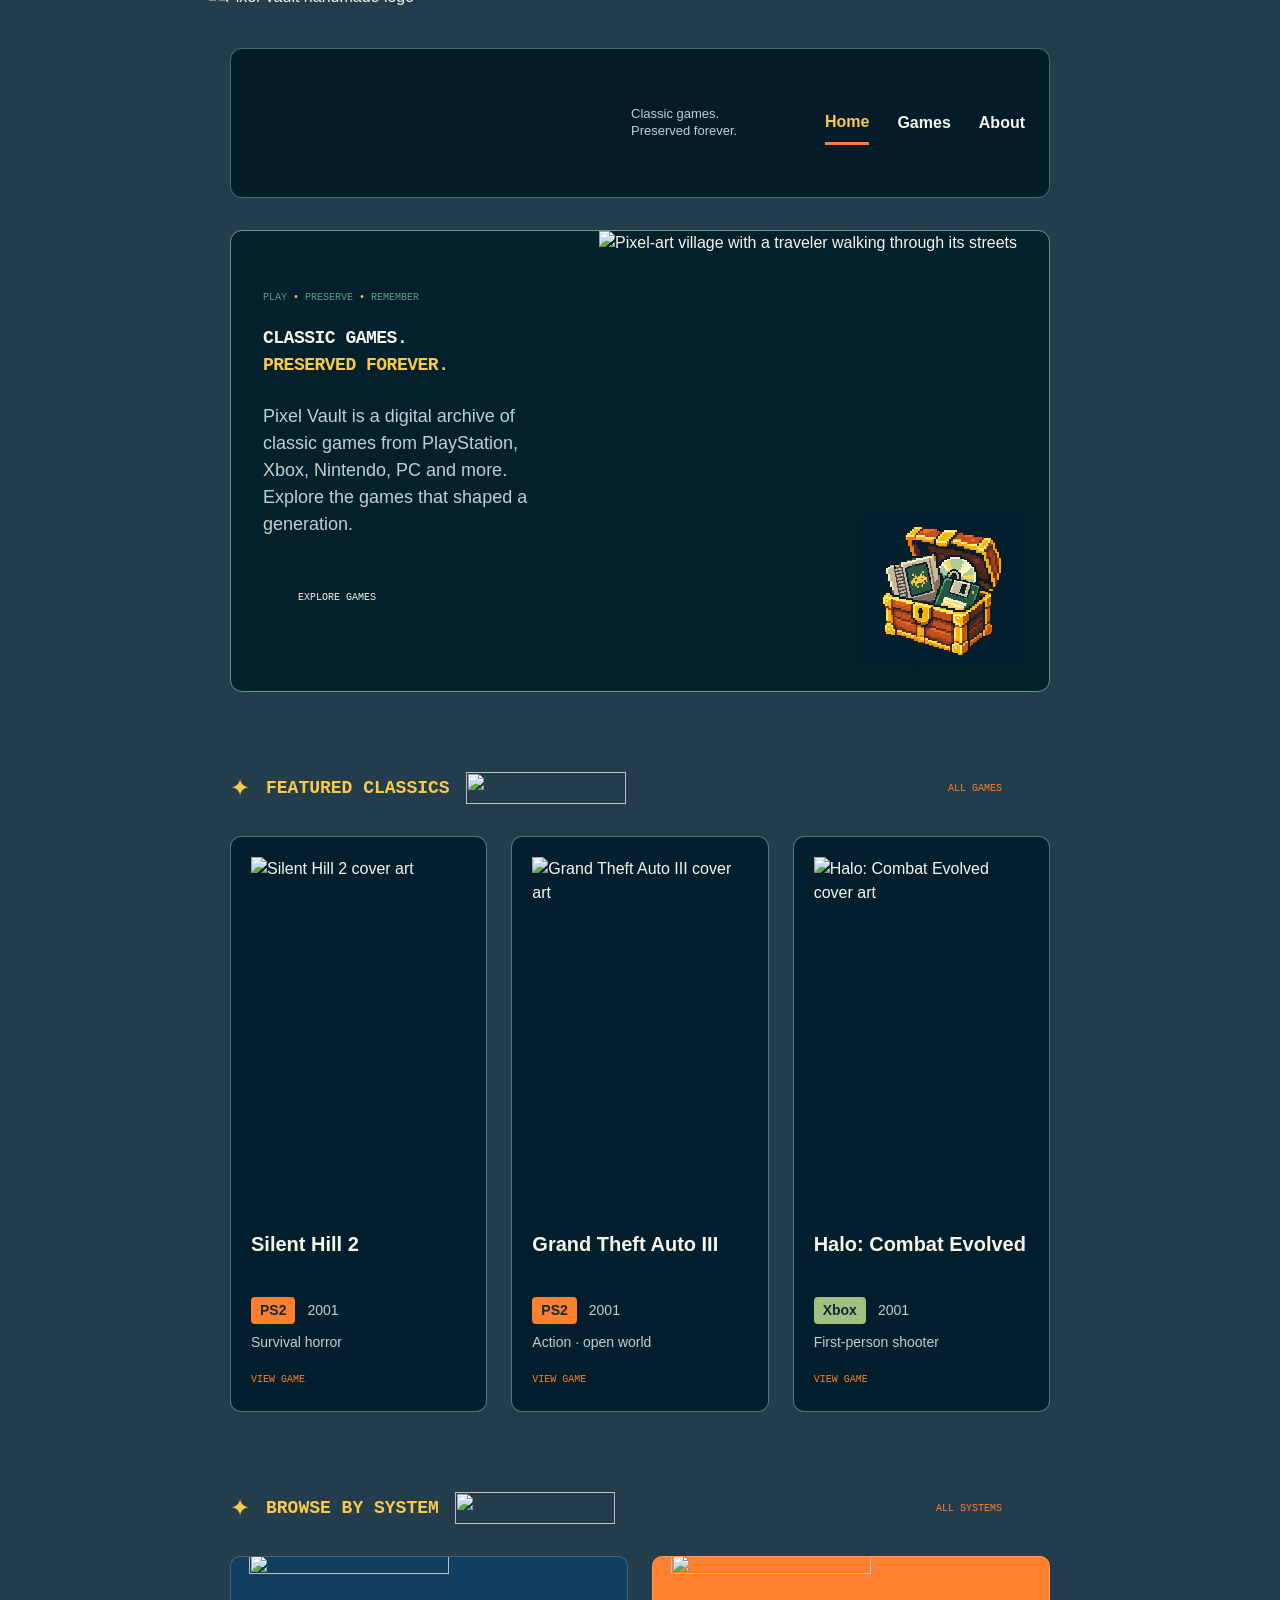
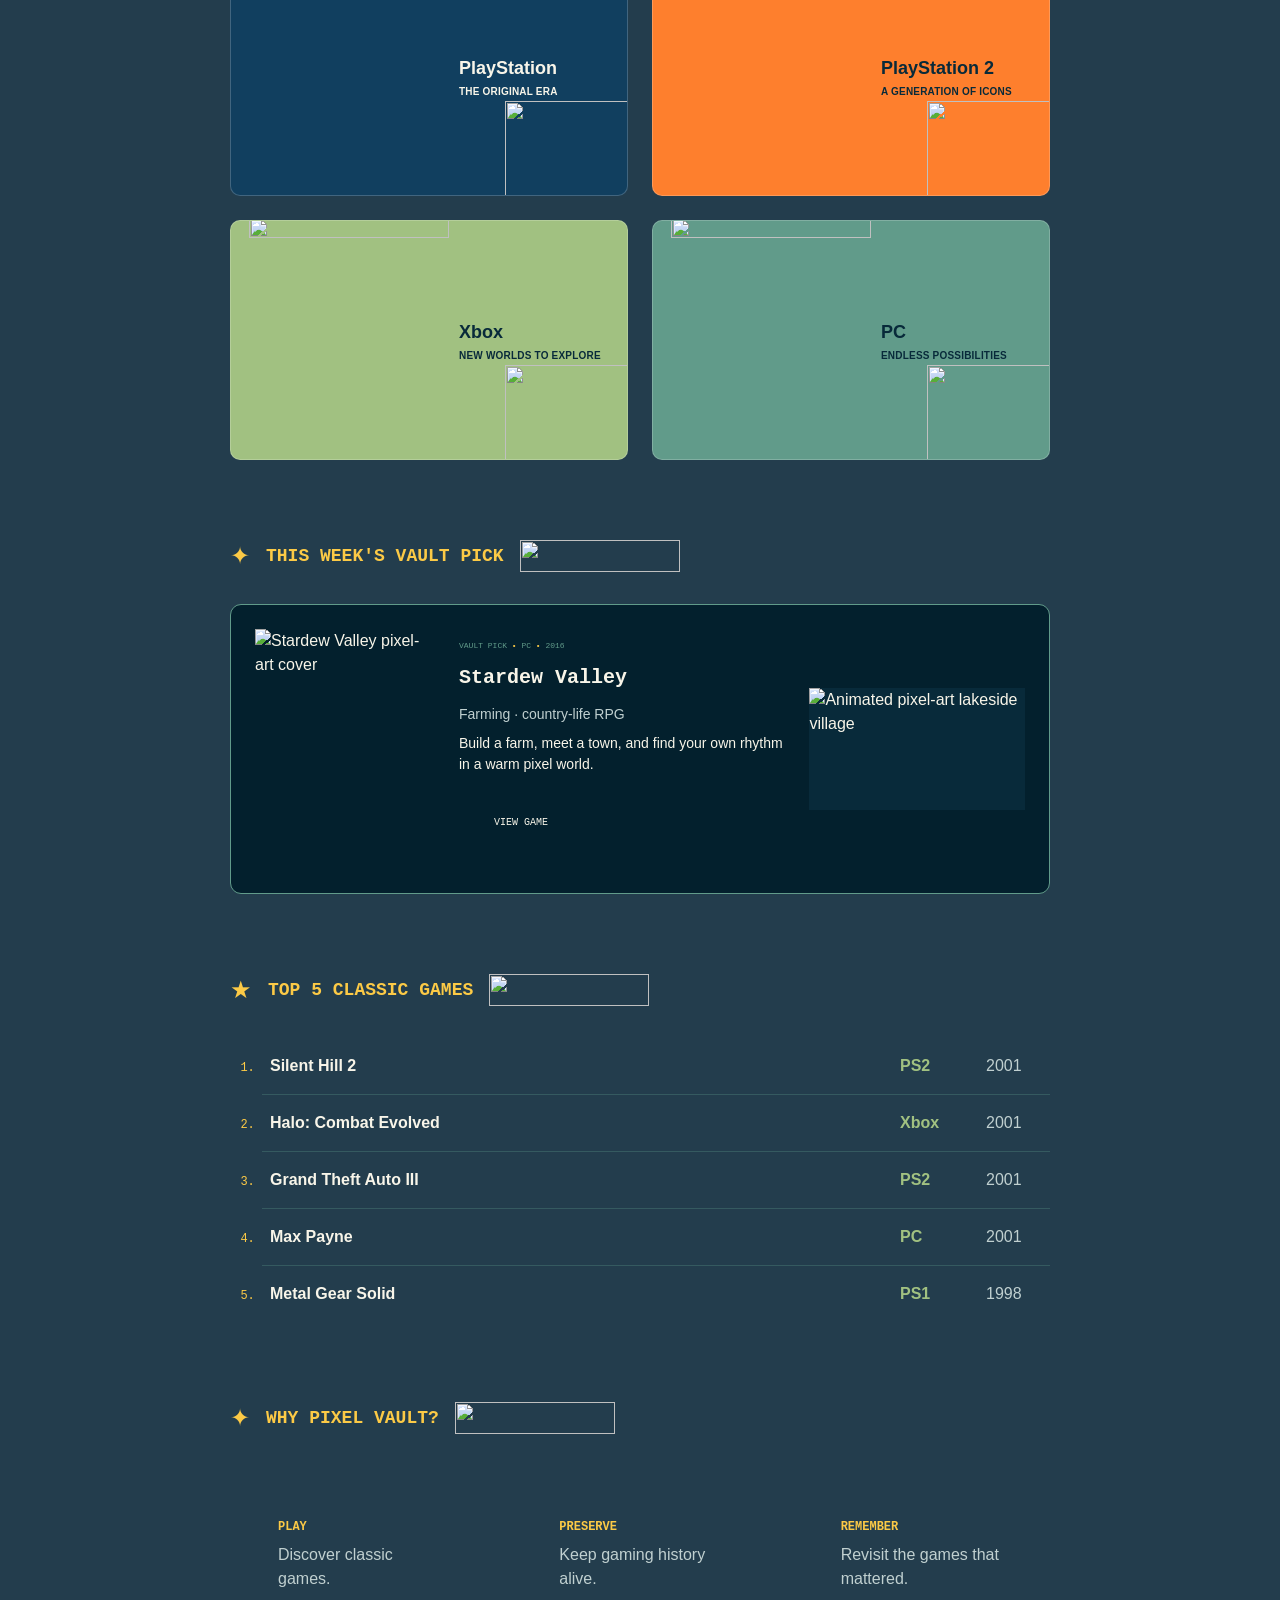
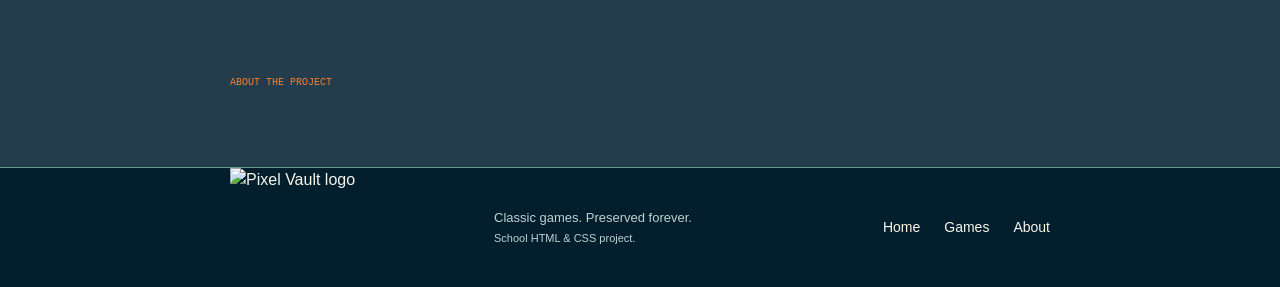
==== index.html @ 2eaf83bd "Improvements" ====
<!DOCTYPE html>
<html lang="en">
    <head>
        <meta charset="UTF-8">
        <meta name="viewport" content="width=device-width, initial-scale=1.0">
        <meta name="description" content="Explore classic games at Pixel Vault, a student-made archive.">
        <title>Pixel Vault — Classic games. Preserved forever.</title>
        <link rel="icon" href="images/pixel-art/Logo_PixelVault.png">
        <link rel="stylesheet" href="style.css">
    </head>
    <body>
        <a class="skip-link" href="#main">Skip to content</a>
        <div class="edge-left" aria-hidden="true"></div>
        <div class="edge-right" aria-hidden="true"></div>

        <!-- Header -->
        <header class="header container">
            <a class="brand" href="index.html" aria-label="Pixel Vault home">
                <img src="images/pixel-art/Logo_PixelVault.png" width="256" height="128"
                    alt="Pixel Vault handmade logo">
                <span>Classic games.<br>Preserved forever.</span>
            </a>
            <nav aria-label="Main navigation">
                <a class="active" href="index.html" aria-current="page">Home</a>
                <a href="games.html">Games</a>
                <a href="about.html">About</a>
            </nav>
        </header>

        <main id="main" class="container">

            <!-- Hero -->
            <section class="hero" aria-labelledby="hero-title">
                <div class="hero-text">
                    <p class="eyebrow">PLAY <span>•</span> PRESERVE <span>•</span> REMEMBER</p>
                    <h1 id="hero-title">CLASSIC GAMES.<br><em>PRESERVED FOREVER.</em></h1>
                    <p>
                        Pixel Vault is a digital archive of classic games from PlayStation,
                        Xbox, Nintendo, PC and more. Explore the games that shaped a
                        generation.
                    </p>
                    <a class="button" href="games.html">EXPLORE GAMES</a>
                </div>
                <div class="hero-image">
                    <img class="pixel-art" src="ArtWork/2.jpg" width="800" height="450"
                        alt="Pixel-art village with a traveler walking through its streets">
                    <div class="hero-badge">
                        <img src="PixelVault_Art/Pixel-Art Treasure Chest of Retro Games.png"
                            alt="Pixel art treasure chest filled with retro gaming media">
                    </div>
                </div>
            </section>

            <!-- Featured games -->
            <section aria-labelledby="featured-title">
                <header class="section-heading">
                    <span class="heading-star" aria-hidden="true">✦</span>
                    <h2 id="featured-title">FEATURED CLASSICS</h2>
                    <img class="line-art" src="images/pixel-art/Line_1 128x64.png" alt="">
                    <a class="section-more" href="games.html#archive">ALL GAMES</a>
                </header>
                <div class="game-grid">
                    <article class="game-card">
                        <img src="images/games/silent-hill-2.jpg" width="263" height="379"
                            alt="Silent Hill 2 cover art" loading="lazy">
                        <h3>Silent Hill 2</h3>
                        <p class="game-meta"><span class="tag">PS2</span> 2001</p>
                        <p class="genre">Survival horror</p>
                        <a class="text-link" href="games.html#silent-hill-2">VIEW GAME</a>
                    </article>
                    <article class="game-card">
                        <img src="images/games/grand-theft-auto-iii.jpg" width="280" height="362"
                            alt="Grand Theft Auto III cover art" loading="lazy">
                        <h3>Grand Theft Auto III</h3>
                        <p class="game-meta"><span class="tag">PS2</span> 2001</p>
                        <p class="genre">Action · open world</p>
                        <a class="text-link" href="games.html#grand-theft-auto-iii">VIEW GAME</a>
                    </article>
                    <article class="game-card">
                        <img src="images/games/halo-combat-evolved.jpg" width="272" height="366"
                            alt="Halo: Combat Evolved cover art" loading="lazy">
                        <h3>Halo: Combat Evolved</h3>
                        <p class="game-meta"><span class="tag tag-olive">Xbox</span> 2001</p>
                        <p class="genre">First-person shooter</p>
                        <a class="text-link" href="games.html#halo-combat-evolved">VIEW GAME</a>
                    </article>
                </div>
            </section>

            <!-- Browse by system -->
            <section aria-labelledby="systems-title">
                <header class="section-heading">
                    <span class="heading-star" aria-hidden="true">✦</span>
                    <h2 id="systems-title">BROWSE BY SYSTEM</h2>
                    <img class="line-art" src="images/pixel-art/Line_2 128x64.png" alt="">
                    <a class="section-more" href="games.html#systems">ALL SYSTEMS</a>
                </header>
                <div class="system-list">
                    <a class="system-card system-blue" href="games.html#playstation">
                        <img class="system-art" src="PixelVault_Art/ChatGPT Image Sep 27, 2026, 09_39_35 PM-1.png"
                            width="1254" height="1254" alt="">
                        <h3>PlayStation</h3>
                        <p>THE ORIGINAL ERA</p>
                        <img class="system-arrow" src="images/pixel-art/Arrow_1 128x128.png" alt="">
                    </a>
                    <a class="system-card system-orange" href="games.html#ps2">
                        <img class="system-art" src="PixelVault_Art/ChatGPT Image Sep 27, 2026, 09_39_36 PM-2.png"
                            width="1254" height="1254" alt="">
                        <h3>PlayStation 2</h3>
                        <p>A GENERATION OF ICONS</p>
                        <img class="system-arrow" src="images/pixel-art/Arrow_2 128x128.png" alt="">
                    </a>
                    <a class="system-card system-olive" href="games.html#xbox">
                        <img class="system-art" src="PixelVault_Art/ChatGPT Image Sep 27, 2026, 09_39_37 PM-3.png"
                            width="1254" height="1254" alt="">
                        <h3>Xbox</h3>
                        <p>NEW WORLDS TO EXPLORE</p>
                        <img class="system-arrow" src="images/pixel-art/Arrow_3 128x128.png" alt="">
                    </a>
                    <a class="system-card system-sea" href="games.html#pc">
                        <img class="system-art" src="PixelVault_Art/ChatGPT Image Sep 27, 2026, 09_39_38 PM-4.png"
                            width="1254" height="1254" alt="">
                        <h3>PC</h3>
                        <p>ENDLESS POSSIBILITIES</p>
                        <img class="system-arrow" src="images/pixel-art/Arrow_1 128x128.png" alt="">
                    </a>
                </div>
            </section>

            <!-- Vault pick -->
            <section aria-labelledby="pick-heading">
                <header class="section-heading">
                    <span class="heading-star" aria-hidden="true">✦</span>
                    <h2 id="pick-heading">THIS WEEK'S VAULT PICK</h2>
                    <img class="line-art" src="images/pixel-art/Line_3 128x64.png" alt="">
                </header>
                <article class="vault-pick">
                    <img class="pixel-art pick-cover" src="images/games/images.jpg" width="480" height="640"
                        alt="Stardew Valley pixel-art cover" loading="lazy">
                    <div class="pick-text">
                        <p class="eyebrow">VAULT PICK <span>•</span> PC <span>•</span> 2016</p>
                        <h3>Stardew Valley</h3>
                        <p class="genre">Farming · country-life RPG</p>
                        <p>Build a farm, meet a town, and find your own rhythm in a warm pixel world.</p>
                        <a class="button" href="games.html#stardew-valley">VIEW GAME</a>
                    </div>
                    <img class="pixel-art pick-scene" src="ArtWork/3.gif" width="1400" height="788"
                        alt="Animated pixel-art lakeside village" loading="lazy">
                </article>
            </section>

            <!-- Top games -->
            <section aria-labelledby="top-title">
                <header class="section-heading">
                    <span class="heading-star" aria-hidden="true">★</span>
                    <h2 id="top-title">TOP 5 CLASSIC GAMES</h2>
                    <img class="line-art" src="images/pixel-art/Line_1 128x64.png" alt="">
                </header>
                <ol class="top-list">
                    <li>
                        <a href="games.html#silent-hill-2">
                            <strong>Silent Hill 2</strong>
                            <span>PS2</span>
                            <time datetime="2001">2001</time>
                        </a>
                    </li>
                    <li>
                        <a href="games.html#halo-combat-evolved">
                            <strong>Halo: Combat Evolved</strong>
                            <span>Xbox</span>
                            <time datetime="2001">2001</time>
                        </a>
                    </li>
                    <li>
                        <a href="games.html#grand-theft-auto-iii">
                            <strong>Grand Theft Auto III</strong>
                            <span>PS2</span>
                            <time datetime="2001">2001</time>
                        </a>
                    </li>
                    <li>
                        <a href="games.html#max-payne">
                            <strong>Max Payne</strong>
                            <span>PC</span>
                            <time datetime="2001">2001</time>
                        </a>
                    </li>
                    <li>
                        <a href="games.html#metal-gear-solid">
                            <strong>Metal Gear Solid</strong>
                            <span>PS1</span>
                            <time datetime="1998">1998</time>
                        </a>
                    </li>
                </ol>
            </section>

            <!-- About teaser -->
            <section aria-labelledby="why-title">
                <header class="section-heading">
                    <span class="heading-star" aria-hidden="true">✦</span>
                    <h2 id="why-title">WHY PIXEL VAULT?</h2>
                    <img class="line-art" src="images/pixel-art/Line_2 128x64.png" alt="">
                </header>
                <div class="why-list">
                    <article>
                        <h3>PLAY</h3>
                        <p>Discover classic games.</p>
                    </article>
                    <article>
                        <h3>PRESERVE</h3>
                        <p>Keep gaming history alive.</p>
                    </article>
                    <article>
                        <h3>REMEMBER</h3>
                        <p>Revisit the games that mattered.</p>
                    </article>
                </div>
                <a class="text-link" href="about.html">ABOUT THE PROJECT</a>
            </section>
        </main>

        <!-- Footer -->
        <footer class="footer">
            <div class="container footer-inner">
                <a class="footer-brand" href="index.html" aria-label="Pixel Vault home">
                    <img class="pixel-art" src="images/pixel-art/Logo_PixelVault.png" width="256" height="128"
                        alt="Pixel Vault logo">
                </a>
                <p>Classic games. Preserved forever.<br><small>School HTML &amp; CSS project.</small></p>
                <nav aria-label="Footer navigation">
                    <a href="index.html">Home</a>
                    <a href="games.html">Games</a>
                    <a href="about.html">About</a>
                </nav>
            </div>
        </footer>
    </body>
</html>
---- style.css ----
@font-face {
    font-family: "Press Start 2P";
    src: url("fonts/press-start-2p.ttf") format("truetype");
    font-display: swap;
}

/* Site colors and space for the side artwork. */
:root {
    --charcoal: #233D4D;
    --orange: #FE7F2D;
    --gold: #FCCA46;
    --olive: #A1C181;
    --sea: #619B8A;
    --white: #f8f5e9;
    --muted: #c0d0d0;
    --panel: #082a3a;
    --edge-width: clamp(30px, calc(30vw - 162px), 360px);
    --edge-gap: 8px;
}

* {
    box-sizing: border-box;
}

html {
    scroll-behavior: smooth;
}

body {
    margin: 0;
    position: relative;
    display: flow-root;
    min-height: 100vh;
    overflow-x: hidden;
    overflow-y: auto;
    background-color: var(--charcoal);
    color: var(--white);
    font-family: Arial, Helvetica, sans-serif;
    font-size: 16px;
    line-height: 1.5;
}

/* The handmade art belongs to the full page, so it scrolls with the content. */
.edge-left, .edge-right {
    position: absolute;
    top: 0;
    bottom: 0;
    width: var(--edge-width);
    z-index: 0;
    pointer-events: none;
    background-image: url("images/Background.png");
    background-repeat: repeat-y;
    background-position: left top;
    background-size: 512px 2048px;
    image-rendering: pixelated;
}

.edge-left {
    left: 0;
}

.edge-right {
    right: 0;
    transform: scaleX(-1);
}

.header, main, .footer {
    position: relative;
    z-index: 1;
}

img, video {
    max-width: 100%;
    image-rendering: auto;
}

img.pixel-art, .brand img, .line-art, .system-arrow {
    image-rendering: pixelated;
}

a {
    color: inherit;
    text-decoration: none;
}

a:hover {
    color: var(--gold);
}

a:focus-visible, button:focus-visible, input:focus-visible, select:focus-visible, textarea:focus-visible, summary:focus-visible {
    outline: 3px solid var(--gold);
    outline-offset: 3px;
}

.container {
    /* Leave the same clear space beside the handmade edge art. */
    width: calc(100% - 2 * var(--edge-width) - 2 * var(--edge-gap));
    max-width: 1200px;
    margin: 0 auto;
}

.skip-link {
    position: absolute;
    top: -60px;
    left: 20px;
    z-index: 10;
    padding: 10px 16px;
    background: var(--gold);
    color: var(--panel);
}

.skip-link:focus {
    top: 8px;
}

/* Header */
.header {
    display: flex;
    align-items: center;
    justify-content: space-between;
    gap: 24px;
    min-height: 148px;
    margin-top: 48px;
    padding: 0 24px;
    background: rgba(4, 27, 40, .96);
    border: 1px solid rgba(97, 155, 138, .65);
    border-radius: 12px;
}

.brand {
    display: flex;
    align-items: center;
    min-width: 0;
}

.brand img {
    display: block;
    width: 440px;
    height: 220px;
    max-width: none;
    flex: none;
    margin: -36px -18px -36px -46px;
    transform: translateY(-28px);
}

.brand span {
    color: var(--muted);
    font-size: 13px;
    line-height: 1.3;
    white-space: nowrap;
}

.header nav {
    display: flex;
    align-items: center;
    gap: 28px;
    font-weight: bold;
}

.header nav a {
    padding: 8px 0;
}

.header nav a.active {
    color: var(--gold);
    border-bottom: 3px solid var(--orange);
}

/* Shared art and headings */
.eyebrow {
    margin: 0 0 18px;
    color: var(--sea);
    font-family: "Press Start 2P", monospace;
    font-size: 10px;
    line-height: 1.8;
}

.eyebrow span {
    color: var(--gold);
}

h1, h2 {
    font-family: "Press Start 2P", monospace;
}

h1, h2, h3, p {
    margin-top: 0;
}

main > section {
    margin-top: 72px;
}

.section-heading {
    display: flex;
    align-items: center;
    gap: 16px;
    min-height: 48px;
    margin-bottom: 24px;
}

.section-heading h2 {
    margin: 0;
    color: var(--gold);
    font-size: 18px;
    line-height: 1.5;
}

.heading-star {
    color: var(--gold);
    font-size: 24px;
    line-height: 1;
}

.line-art {
    display: block;
    width: 160px;
    height: 32px;
    flex: 0 1 160px;
    min-width: 48px;
    object-fit: cover;
}

.text-link, .section-more {
    display: inline-flex;
    align-items: center;
    color: var(--orange);
    font-family: "Press Start 2P", monospace;
    white-space: nowrap;
}

.section-more {
    margin-left: auto;
    font-size: 10px;
}

/* Text links share the same small handmade arrow. */
.text-link::after, .section-more::after {
    content: "";
    display: block;
    width: 64px;
    height: 64px;
    flex: none;
    margin: -20px -8px -20px -8px;
    background: url("images/pixel-art/Arrow_4_Small128x128.png") center / contain no-repeat;
    image-rendering: pixelated;
}

.text-link {
    font-size: 10px;
}

.text-link:hover, .section-more:hover {
    color: var(--gold);
}

/* The frame has transparent margins, so the label and arrow sit inside its painted border. */
.button {
    display: inline-flex;
    align-items: center;
    width: 300px;
    height: 72px;
    max-width: 100%;
    padding: 0 35px;
    border: 0;
    background-color: transparent;
    background-image: url("images/pixel-art/Arrow_1 128x128.png"), url("images/pixel-art/Box_1_Narrow 256x128.png");
    background-repeat: no-repeat;
    background-position: right 16px top -20px, center -39px;
    background-size: 108px 108px, 100% 150px;
    image-rendering: pixelated;
    color: var(--white);
    cursor: pointer;
    font-family: "Press Start 2P", monospace;
    font-size: 10px;
    line-height: 1.3;
}

.button:hover {
    color: var(--gold);
}

.pick-text .button {
    background-image: url("images/pixel-art/Arrow_2 128x128.png"), url("images/pixel-art/Box_2_Narrow 256x128.png");
}

/* Hero */
.hero {
    display: grid;
    grid-template-columns: 45% 55%;
    min-height: 460px;
    margin-top: 32px;
    overflow: hidden;
    background: rgba(3, 31, 45, .97);
    border: 1px solid var(--sea);
    border-radius: 12px;
}

.hero-text {
    min-width: 0;
    padding: 40px 32px;
    align-self: center;
}

.hero h1 {
    margin-bottom: 24px;
    font-size: clamp(18px, 1.25vw, 22px);
    line-height: 1.5;
    letter-spacing: -.5px;
}

.hero h1 em {
    color: var(--gold);
    font-style: normal;
}

.hero-text > p:not(.eyebrow) {
    max-width: 470px;
    margin-bottom: 24px;
    color: var(--muted);
    font-size: 18px;
}

.hero-image {
    position: relative;
    min-width: 0;
    min-height: 460px;
}

.hero-image > img {
    display: block;
    width: 100%;
    height: 100%;
    object-fit: cover;
    object-position: center;
}

.hero-badge {
    position: absolute;
    right: 10px;
    bottom: 6px;
    display: flex;
    align-items: center;
    justify-content: center;
    width: 224px;
    height: 224px;
    /* Extend the blue panel under the painted border so there are no gaps. */
    background:
        url("images/pixel-art/Box_3 128x128.png") center / 100% 100% no-repeat,
        linear-gradient(#031f2d, #031f2d) center / 84% 74% no-repeat;
    image-rendering: pixelated;
}

.hero-badge img {
    position: relative;
    display: block;
    flex: none;
    width: 190px;
    height: auto;
    max-width: none;
    margin: -8px 0 0 -16px;
    image-rendering: pixelated;
}

/* The home page and archive use the same game cards. */
.game-grid {
    display: grid;
    grid-template-columns: repeat(3, 1fr);
    gap: 24px;
}

.game-card {
    display: flex;
    flex-direction: column;
    min-width: 0;
    padding: 20px;
    background: rgba(3, 31, 45, .96);
    border: 1px solid rgba(97, 155, 138, .75);
    border-radius: 11px;
    scroll-margin-top: 24px;
}

.game-card > img {
    display: block;
    width: 100%;
    height: 350px;
    margin-bottom: 24px;
    object-fit: contain;
}

.game-card h3 {
    min-height: 54px;
    margin-bottom: 12px;
    font-size: 20px;
    line-height: 1.35;
}

.game-card p:last-child {
    margin-bottom: 0;
}

.game-meta {
    display: flex;
    align-items: center;
    gap: 12px;
    margin-bottom: 8px;
    color: var(--muted);
    font-size: 14px;
}

.tag {
    display: inline-block;
    min-width: 42px;
    padding: 3px 9px;
    border-radius: 4px;
    background: var(--orange);
    color: #102a38;
    font-weight: bold;
    text-align: center;
}

.tag-olive {
    background: var(--olive);
}

.tag-sea {
    background: var(--sea);
}

.genre {
    color: var(--muted);
    font-size: 14px;
}

.game-card .text-link {
    margin-top: auto;
}

/* Systems */
.system-list {
    display: grid;
    grid-template-columns: repeat(2, minmax(0, 1fr));
    gap: 24px;
}

.system-card {
    position: relative;
    display: grid;
    grid-template-columns: 180px minmax(0, 1fr);
    align-content: center;
    column-gap: 24px;
    min-height: 240px;
    padding: 24px;
    background-repeat: no-repeat;
    background-position: 30px 16px;
    background-size: 175px 175px;
    image-rendering: pixelated;
    overflow: hidden;
    border: 1px solid rgba(255, 255, 255, .2);
    border-radius: 10px;
    color: #082a3a;
}

.system-card:hover {
    color: #082a3a;
}

.system-blue {
    background-color: #113f5f;
    background-image: url("images/pixel-art/Box_1 128x128.png");
    color: var(--white);
}

.system-blue:hover {
    color: var(--gold);
}

.system-orange {
    background-color: var(--orange);
    background-image: url("images/pixel-art/Box_2 128x128.png");
}

.system-olive {
    background-color: var(--olive);
    background-image: url("images/pixel-art/Box_3 128x128.png");
}

.system-sea {
    background-color: var(--sea);
    background-image: url("images/pixel-art/Box_2 128x128.png");
}

/* The console PNGs include transparent space around the artwork. */
.system-art {
    display: block;
    grid-row: span 2;
    width: 200px;
    height: auto;
    max-width: none;
    margin: -32px 0 12px -6px;
    image-rendering: pixelated;
}

.system-card h3 {
    align-self: end;
    margin: 0;
    font-size: 18px;
}

.system-card p {
    align-self: start;
    margin: 3px 0 0;
    font-size: 10px;
    font-weight: bold;
    letter-spacing: .2px;
    line-height: 1.3;
}

.system-arrow {
    position: absolute;
    right: -6px;
    bottom: -34px;
    width: 128px;
    height: 128px;
    max-width: none;
}

/* Vault pick */
.vault-pick {
    display: grid;
    grid-template-columns: 180px minmax(0, 1fr) 28%;
    align-items: center;
    gap: 24px;
    padding: 24px;
    background: rgba(3, 31, 45, .97);
    border: 1px solid var(--sea);
    border-radius: 11px;
}

.pick-cover {
    display: block;
    width: 180px;
    height: auto;
}

.pick-text {
    min-width: 0;
}

.pick-text h3 {
    margin-bottom: 12px;
    font-family: "Press Start 2P", monospace;
    font-size: 20px;
    line-height: 1.4;
}

.pick-text > p:last-of-type {
    max-width: 340px;
    margin-bottom: 12px;
    font-size: 14px;
}

.pick-text .eyebrow {
    margin-bottom: 10px;
    font-size: 8px;
}

.pick-text .genre {
    margin-bottom: 8px;
}

.pick-scene {
    display: block;
    width: 100%;
    height: auto;
    background: #082a3a;
}

/* Ordered top five */
.top-list {
    margin: 0;
    padding-left: 32px;
}

.top-list li {
    padding: 16px 0 16px 8px;
    border-bottom: 1px solid rgba(97, 155, 138, .3);
}

.top-list li:last-child {
    border-bottom: 0;
}

.top-list li::marker {
    color: var(--gold);
    font-family: "Press Start 2P", monospace;
    font-size: 12px;
}

.top-list a {
    display: grid;
    grid-template-columns: minmax(0, 1fr) 70px 64px;
    align-items: center;
    gap: 16px;
}

.top-list strong {
    font-weight: bold;
}

.top-list span {
    color: var(--olive);
    font-weight: bold;
}

.top-list time {
    color: var(--muted);
}

/* Final home section */
.why-list {
    display: grid;
    grid-template-columns: repeat(3, 1fr);
    gap: 24px;
    margin-bottom: 26px;
}

.why-list article {
    display: flex;
    flex-direction: column;
    justify-content: center;
    min-height: 176px;
    padding: 36px 48px;
    background-image: url("images/pixel-art/Box_1 256x128.png");
    background-position: center;
    background-repeat: no-repeat;
    background-size: 100% 200px;
    image-rendering: pixelated;
}

.why-list article:nth-child(2) {
    background-image: url("images/pixel-art/Box_2 256x128.png");
}

.why-list h3 {
    margin-bottom: 7px;
    color: var(--gold);
    font-family: "Press Start 2P", monospace;
    font-size: 12px;
}

.why-list p {
    margin-bottom: 0;
    color: var(--muted);
}

/* Shared card backgrounds */
.pixel-shelf article, .about-columns article, .media-grid article {
    background: rgba(3, 31, 45, .95);
    border: 1px solid rgba(97, 155, 138, .7);
    border-radius: 10px;
}

/* Inner pages */
.inner-page {
    padding-bottom: 10px;
}

.page-hero {
    display: flex;
    align-items: center;
    justify-content: space-between;
    gap: 32px;
    min-height: 300px;
    margin-top: 32px;
    padding: 36px 40px;
    background: rgba(3, 31, 45, .96);
    border: 1px solid var(--sea);
    border-radius: 11px;
}

.page-hero h1 {
    margin-bottom: 20px;
    color: var(--gold);
    font-size: clamp(19px, 2vw, 22px);
    line-height: 1.5;
}

.page-hero p:last-child {
    max-width: 640px;
    margin-bottom: 0;
    color: var(--muted);
    font-size: 17px;
}

.browse-text, .about-text {
    flex: 1;
    min-width: 0;
}

.browse-art, .about-art {
    display: block;
    flex: none;
    width: 300px;
    height: auto;
    image-rendering: pixelated;
}

.browse-art {
    width: 320px;
}

.jump-links {
    display: flex;
    flex-wrap: wrap;
    gap: 12px;
    margin-top: 24px;
}

.jump-links a {
    padding: 9px 15px;
    background: rgba(3, 31, 45, .9);
    border: 1px solid var(--sea);
    border-radius: 6px;
    color: var(--olive);
    font-size: 14px;
}

.jump-links a:hover {
    color: var(--gold);
}

.section-intro {
    margin: -3px 0 22px;
    color: var(--muted);
}

.pixel-shelf {
    display: grid;
    grid-template-columns: repeat(4, 1fr);
    gap: 24px;
}

.pixel-shelf article {
    padding: 20px;
    text-align: center;
}

.pixel-shelf img {
    display: block;
    width: 100%;
    height: 270px;
    margin-bottom: 18px;
    object-fit: contain;
}

.pixel-shelf h3 {
    margin-bottom: 0;
    font-size: 15px;
}

.system-index {
    display: grid;
    grid-template-columns: repeat(3, 1fr);
    gap: 24px;
}

.system-index article {
    padding: 22px;
    background: rgba(3, 31, 45, .95);
    border: 1px solid rgba(97, 155, 138, .65);
    border-radius: 10px;
    scroll-margin-top: 20px;
}

.system-index h3 {
    margin-bottom: 12px;
    color: var(--gold);
}

.system-index ul {
    margin: 0;
    padding-left: 20px;
    color: var(--muted);
}

.system-index li {
    margin-top: 5px;
}

.system-index a:hover {
    color: var(--gold);
}

.table-wrap {
    overflow-x: auto;
    background: rgba(3, 31, 45, .96);
    border: 1px solid rgba(97, 155, 138, .7);
    border-radius: 10px;
}

table {
    width: 100%;
    min-width: 680px;
    border-collapse: collapse;
    text-align: left;
}

th, td {
    padding: 12px 15px;
    border-bottom: 1px solid rgba(97, 155, 138, .28);
}

th {
    color: var(--gold);
    font-size: 13px;
}

td {
    color: var(--muted);
    font-size: 14px;
}

tbody tr:last-child td {
    border-bottom: 0;
}

/* About page */
.about-columns, .media-grid {
    display: grid;
    grid-template-columns: repeat(2, 1fr);
    gap: 24px;
}

.about-columns article, .media-grid article {
    padding: 24px;
}

.about-columns h3, .media-grid h3 {
    margin-bottom: 15px;
    color: var(--gold);
    font-family: "Press Start 2P", monospace;
    font-size: 12px;
    line-height: 1.6;
}

.about-columns p, .about-columns li, .media-grid p, .media-grid li {
    color: var(--muted);
}

.about-columns p:last-child, .media-grid p:last-child {
    margin-bottom: 0;
}

.about-columns ul, .media-grid ul {
    padding-left: 22px;
}

.glossary {
    display: grid;
    grid-template-columns: repeat(2, 1fr);
    gap: 24px;
    margin: 0;
}

.glossary div {
    padding: 22px;
    background: rgba(3, 31, 45, .95);
    border: 1px solid rgba(97, 155, 138, .65);
    border-radius: 10px;
}

.glossary dt {
    margin-bottom: 8px;
    color: var(--gold);
    font-weight: bold;
}

.glossary dd {
    margin: 0;
    color: var(--muted);
}

.media-grid video {
    display: block;
    width: 100%;
    margin-bottom: 16px;
    border-radius: 5px;
}

.media-grid audio {
    width: 100%;
    margin-top: 15px;
}

.form-section form {
    padding: 24px;
    background: rgba(3, 31, 45, .96);
    border: 1px solid rgba(97, 155, 138, .7);
    border-radius: 10px;
}

.form-section form > p {
    color: var(--muted);
}

.form-grid {
    display: grid;
    grid-template-columns: repeat(2, 1fr);
    gap: 20px;
    margin-bottom: 24px;
}

.form-grid label {
    display: flex;
    flex-direction: column;
    gap: 7px;
    color: var(--olive);
    font-weight: bold;
}

.form-grid .full {
    grid-column: 1 / -1;
}

input, select, textarea {
    width: 100%;
    padding: 10px 12px;
    background: #112f3d;
    border: 1px solid var(--sea);
    border-radius: 5px;
    color: var(--white);
    font: inherit;
}

textarea {
    resize: vertical;
}

.credits {
    margin-top: 72px;
    padding: 20px 24px;
    background: rgba(3, 31, 45, .93);
    border: 1px solid rgba(97, 155, 138, .5);
    border-radius: 9px;
}

.credits summary {
    color: var(--gold);
    cursor: pointer;
    font-weight: bold;
}

.credits p, .credits li {
    color: var(--muted);
}

.credits a {
    color: var(--olive);
    text-decoration: underline;
}

/* Footer */
.footer {
    margin-top: 72px;
    background: rgba(3, 31, 45, .96);
    border-top: 1px solid var(--sea);
}

.footer-inner {
    display: flex;
    align-items: center;
    gap: 24px;
    min-height: 120px;
}

.footer-brand img {
    display: block;
    width: 240px;
    height: auto;
    max-width: none;
}

.footer-inner p {
    margin: 0;
    color: var(--muted);
    font-size: 13px;
}

.footer-inner small {
    font-size: 11px;
}

.footer-inner nav {
    display: flex;
    gap: 24px;
    margin-left: auto;
}

.footer-inner nav a {
    font-size: 14px;
}

/* Smaller desktops keep the chest clear of the traveler. */
@media (max-width: 1400px) {
    .hero-badge {
        width: 192px;
        height: 192px;
    }

    .hero-badge img {
        width: 164px;
    }
}

@media (max-width: 1150px) {
    .edge-left, .edge-right {
        background-size: 384px 1536px;
    }

    .brand span {
        display: none;
    }
}

/* Stack the hero and use two cards per row on tablets. */
@media (max-width: 1100px) {
    .hero {
        grid-template-columns: 1fr;
        min-height: 0;
    }

    .hero-text {
        padding: 36px;
    }

    .hero-image {
        height: 360px;
        min-height: 0;
    }

    .game-grid, .why-list, .pixel-shelf, .system-index {
        grid-template-columns: repeat(2, 1fr);
    }

    .system-card {
        grid-template-columns: 1fr;
        padding-bottom: 52px;
    }

    .system-art {
        grid-row: auto;
    }

    .page-hero {
        flex-direction: column;
        align-items: stretch;
        gap: 24px;
        padding: 32px;
    }

    .browse-art, .about-art {
        align-self: center;
        width: 300px;
        max-width: 100%;
    }

    .vault-pick {
        grid-template-columns: 180px minmax(0, 1fr);
    }

    .pick-scene {
        grid-column: 1 / -1;
        height: 200px;
        object-fit: cover;
    }

    .section-heading {
        flex-wrap: wrap;
    }
}

@media (max-width: 900px) {
    .edge-left, .edge-right {
        background-size: 256px 1024px;
    }

    .brand img {
        width: 380px;
        height: 190px;
        margin-top: -21px;
        margin-bottom: -21px;
    }
}

/* One column keeps the artwork and text comfortable on phones. */
@media (max-width: 620px) {
    :root {
        --edge-width: 30px;
        --edge-gap: 4px;
    }

    .header {
        display: block;
        min-height: 0;
        margin-top: 40px;
        padding: 0 12px 16px;
        text-align: center;
    }

    .brand {
        justify-content: center;
    }

    .brand img {
        width: 340px;
        height: auto;
        max-width: 100%;
        margin: -34px auto -22px;
        transform: translateY(-22px);
    }

    .header nav {
        justify-content: center;
        gap: 24px;
    }

    .hero-text {
        padding: 32px 24px;
    }

    .hero h1 {
        font-size: clamp(17px, 5vw, 22px);
    }

    .hero-image {
        height: 270px;
    }

    .hero-image > img {
        object-position: 75% center;
    }

    .hero-badge {
        width: 160px;
        height: 160px;
        right: 6px;
    }

    .hero-badge img {
        width: 140px;
        margin: -6px 0 0 -12px;
    }

    .button {
        width: 250px;
        height: 62px;
        padding: 0 22px;
        font-size: 9px;
        background-position: right 12px top -17px, center -33px;
        background-size: 90px 90px, 100% 125px;
    }

    main > section {
        margin-top: 64px;
    }

    .section-heading {
        gap: 12px;
        min-height: 40px;
    }

    .section-heading h2 {
        flex: 1;
        min-width: 0;
        font-size: 13px;
    }

    .heading-star {
        font-size: 20px;
    }

    .line-art {
        display: none;
    }

    .section-more {
        flex-basis: 100%;
        margin-left: 0;
    }

    .game-grid, .about-columns, .media-grid, .glossary, .why-list, .form-grid, .system-list, .pixel-shelf, .system-index {
        grid-template-columns: 1fr;
    }

    .game-card {
        padding: 18px;
    }

    .game-card > img {
        height: 330px;
    }

    .vault-pick {
        grid-template-columns: 1fr;
        gap: 20px;
        padding: 20px;
    }

    .pick-cover {
        width: 200px;
        margin: 0 auto;
    }

    .pick-scene {
        grid-column: auto;
        height: auto;
    }

    .pick-text h3 {
        font-size: 18px;
    }

    .top-list a {
        grid-template-columns: minmax(0, 1fr) 42px 40px;
        gap: 8px;
        font-size: 13px;
    }

    .top-list li {
        padding-left: 4px;
    }

    .page-hero {
        min-height: 0;
        padding: 28px 24px;
    }

    .browse-art, .about-art {
        width: 280px;
    }

    .form-grid .full {
        grid-column: auto;
    }

    .footer-inner {
        flex-wrap: wrap;
        justify-content: center;
        gap: 0 16px;
        padding-bottom: 24px;
        text-align: center;
    }

    .footer-brand img {
        max-width: 100%;
    }

    .footer-inner nav {
        justify-content: center;
        width: 100%;
        margin: 16px 0 0;
    }
}

@media (max-width: 340px) {
    :root {
        --edge-width: 18px;
        --edge-gap: 2px;
    }

    .hero-text, .page-hero {
        padding: 24px 20px;
    }
}
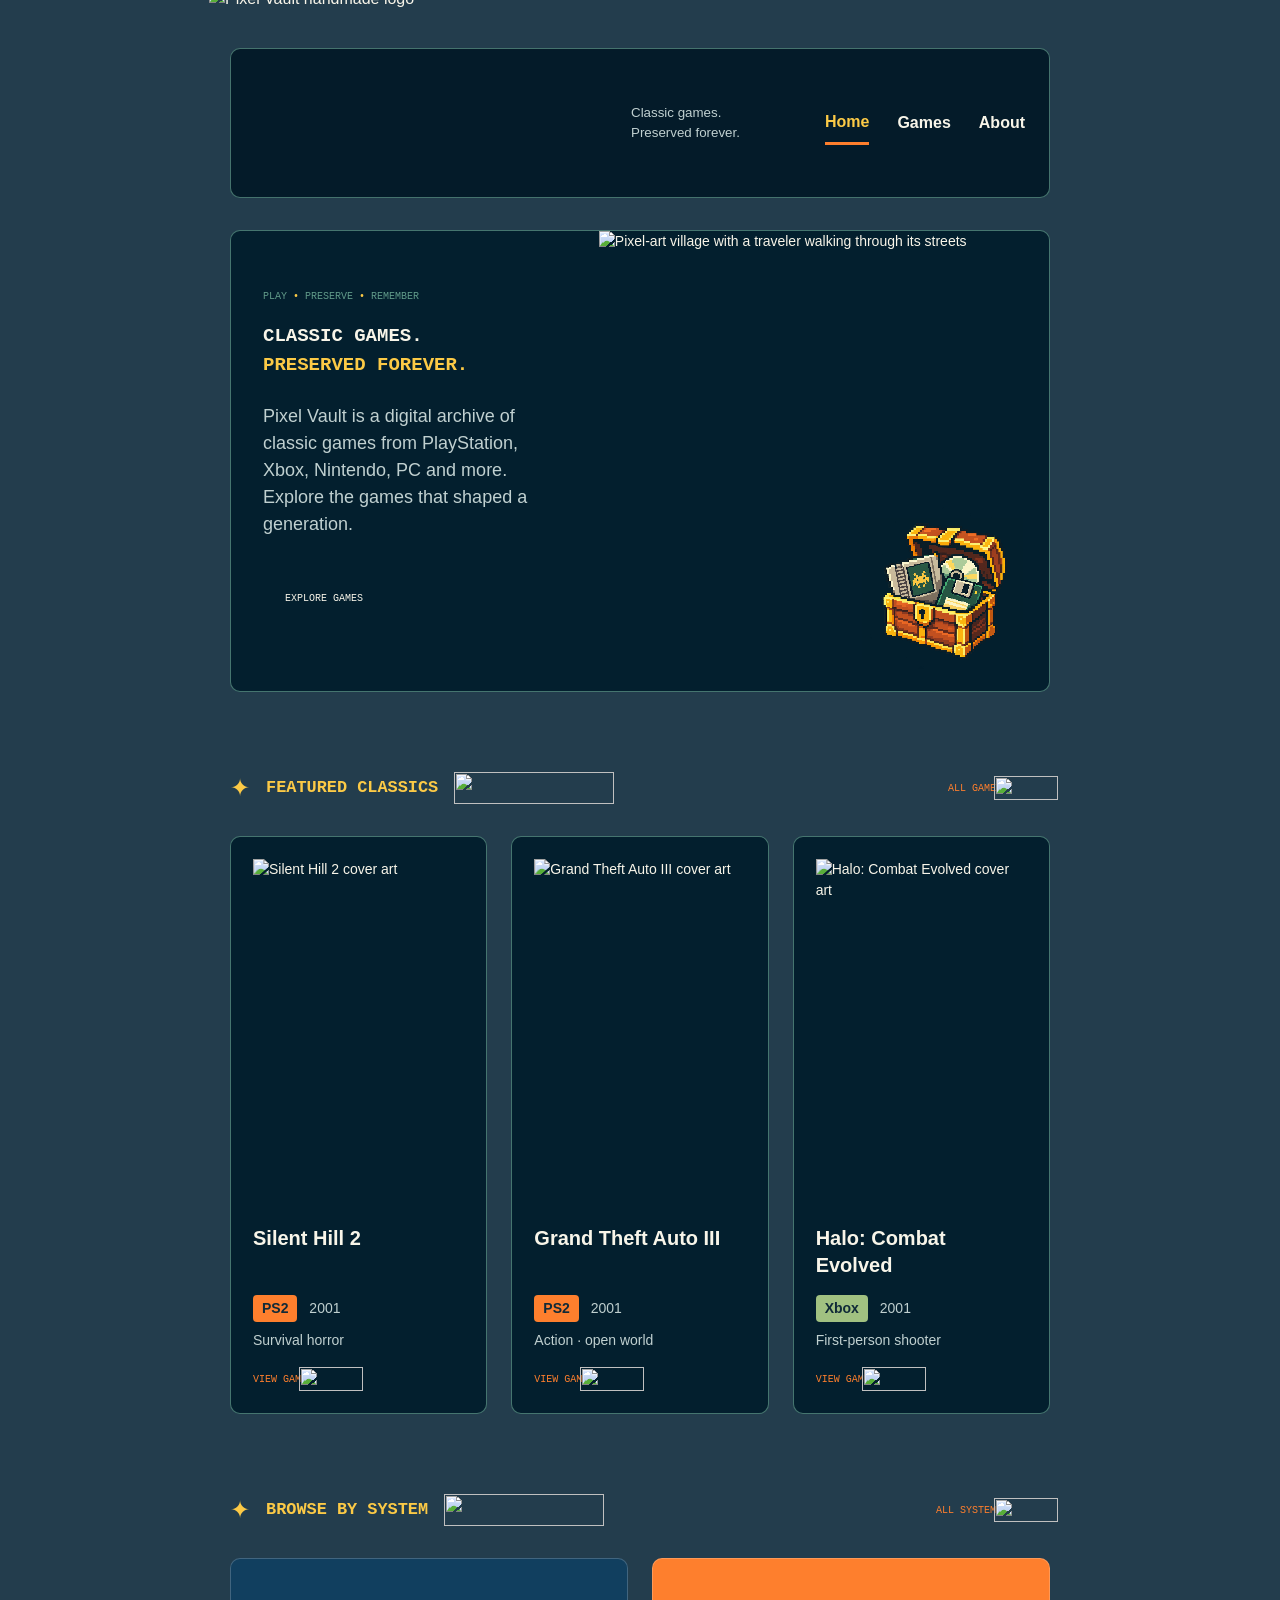
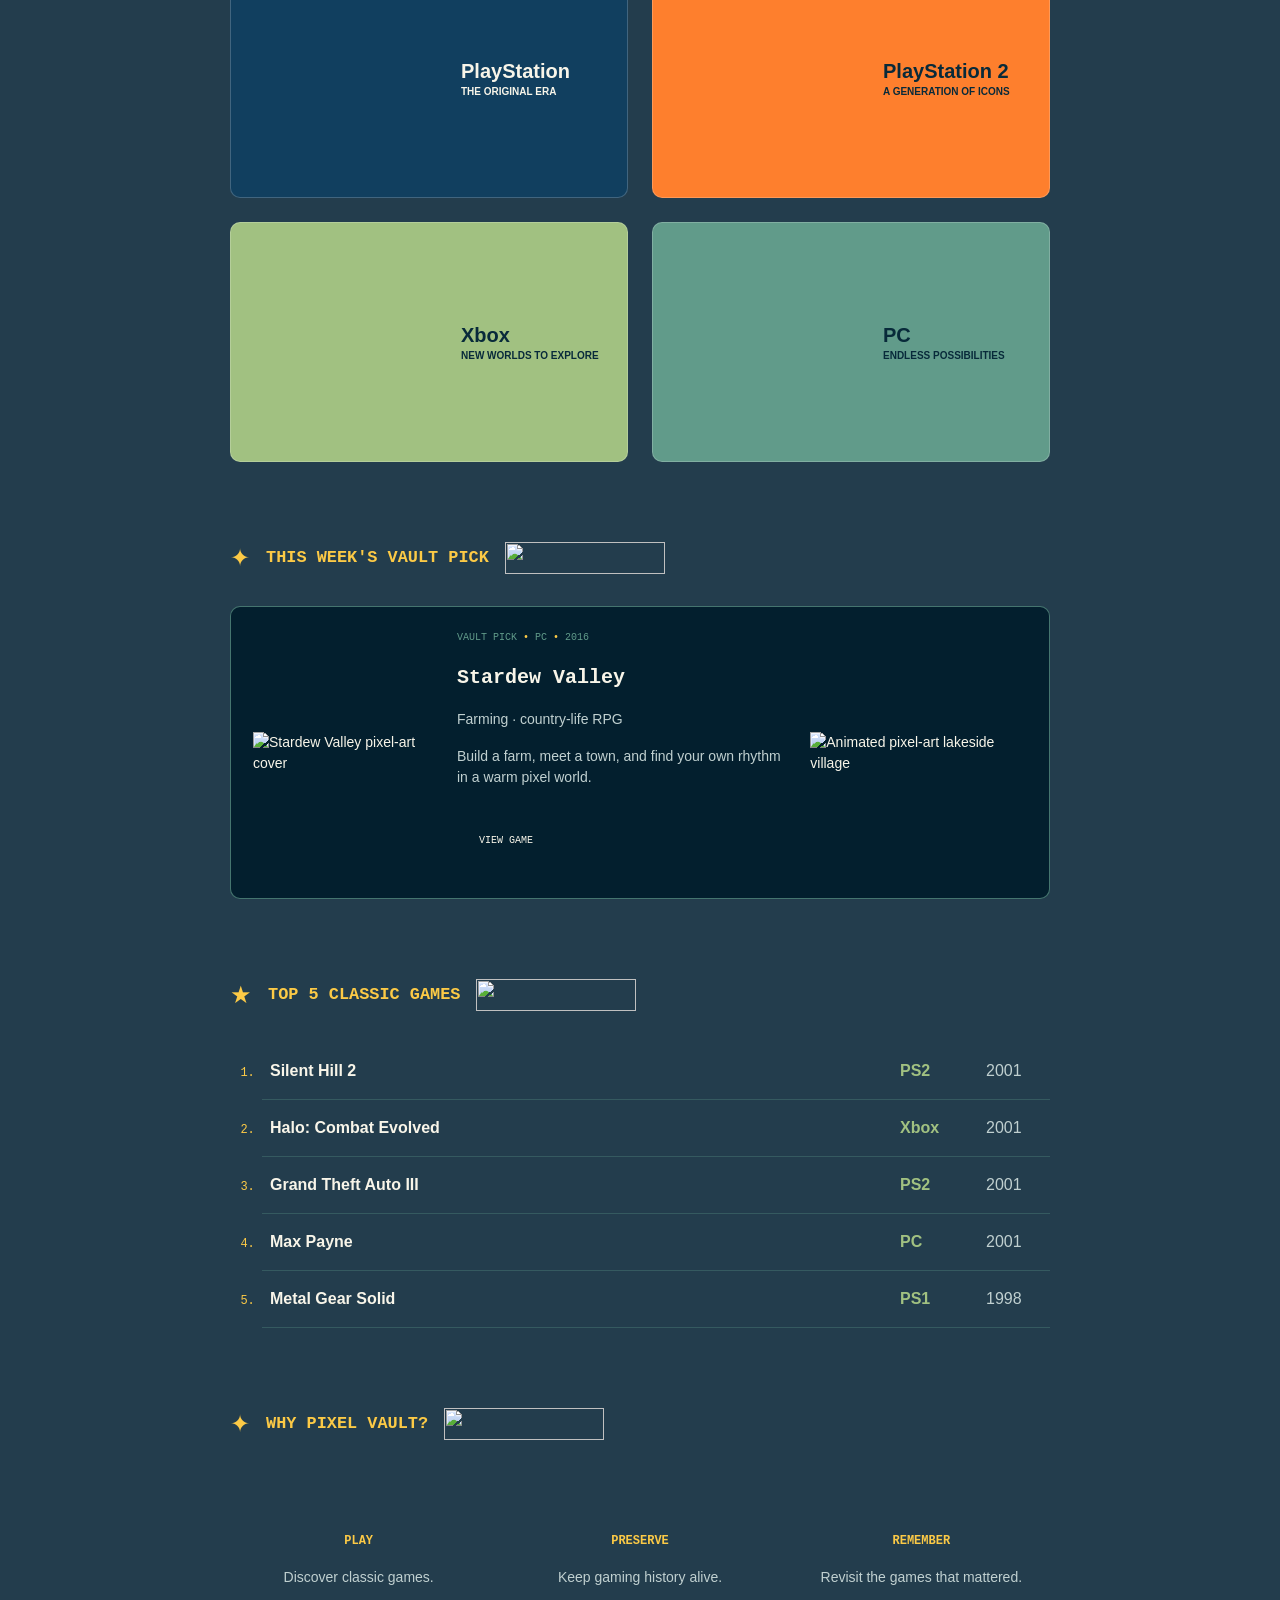
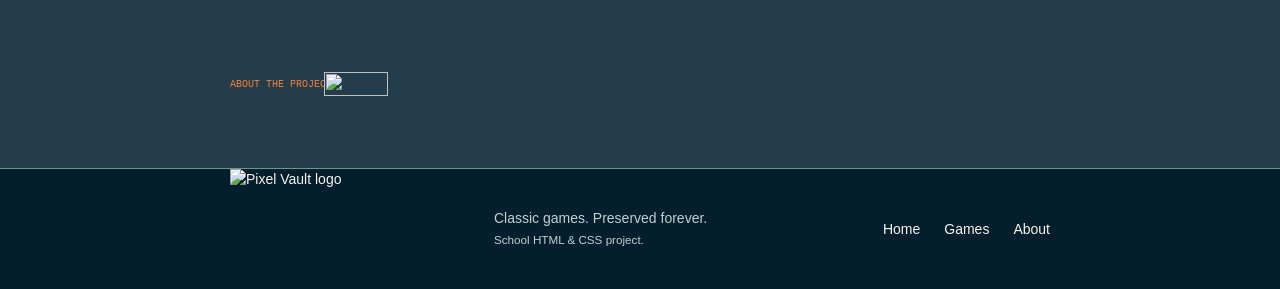
==== commit 9642efdd: "Better code" ====
--- a/index.html
+++ b/index.html
@@ -10,151 +10,153 @@
     </head>
     <body>
         <a class="skip-link" href="#main">Skip to content</a>
-        <div class="edge-left" aria-hidden="true"></div>
-        <div class="edge-right" aria-hidden="true"></div>
+        <div class="edge-left pixel-art" aria-hidden="true"></div>
+        <div class="edge-right pixel-art" aria-hidden="true"></div>
 
         <!-- Header -->
         <header class="header container">
             <a class="brand" href="index.html" aria-label="Pixel Vault home">
-                <img src="images/pixel-art/Logo_PixelVault.png" width="256" height="128"
-                    alt="Pixel Vault handmade logo">
-                <span>Classic games.<br>Preserved forever.</span>
+                <img class="pixel-art" src="images/pixel-art/Logo_PixelVault.png"
+                    width="440" height="220" alt="Pixel Vault handmade logo">
+                <small>Classic games.<br>Preserved forever.</small>
             </a>
             <nav aria-label="Main navigation">
-                <a class="active" href="index.html" aria-current="page">Home</a>
-                <a href="games.html">Games</a>
-                <a href="about.html">About</a>
+                <a class="active" href="index.html" aria-current="page"><b>Home</b></a>
+                <a href="games.html"><b>Games</b></a>
+                <a href="about.html"><b>About</b></a>
             </nav>
         </header>
 
-        <main id="main" class="container">
+        <main id="main" class="pixel-art container">
 
             <!-- Hero -->
             <section class="hero" aria-labelledby="hero-title">
                 <div class="hero-text">
                     <p class="eyebrow">PLAY <span>•</span> PRESERVE <span>•</span> REMEMBER</p>
-                    <h1 id="hero-title">CLASSIC GAMES.<br><em>PRESERVED FOREVER.</em></h1>
+                    <h1 id="hero-title">CLASSIC GAMES.<br><span>PRESERVED FOREVER.</span></h1>
                     <p>
                         Pixel Vault is a digital archive of classic games from PlayStation,
                         Xbox, Nintendo, PC and more. Explore the games that shaped a
                         generation.
                     </p>
-                    <a class="button" href="games.html">EXPLORE GAMES</a>
+                    <a class="button" href="games.html">EXPLORE GAMES
+                        <img src="images/pixel-art/Arrow_1 128x128.png" width="96" alt="">
+                    </a>
                 </div>
-                <div class="hero-image">
-                    <img class="pixel-art" src="ArtWork/2.jpg" width="800" height="450"
-                        alt="Pixel-art village with a traveler walking through its streets">
-                    <div class="hero-badge">
-                        <img src="PixelVault_Art/Pixel-Art Treasure Chest of Retro Games.png"
-                            alt="Pixel art treasure chest filled with retro gaming media">
-                    </div>
-                </div>
+                <img class="hero-art" src="ArtWork/2.jpg" width="800" height="460"
+                    alt="Pixel-art village with a traveler walking through its streets">
+                <img class="hero-badge" src="PixelVault_Art/Pixel-Art Treasure Chest of Retro Games.png"
+                    width="192" height="192" alt="Pixel art treasure chest filled with retro gaming media">
             </section>
 
             <!-- Featured games -->
-            <section aria-labelledby="featured-title">
-                <header class="section-heading">
-                    <span class="heading-star" aria-hidden="true">✦</span>
+            <section class="game-grid" aria-labelledby="featured-title">
+                <header class="section-title">
+                    <span aria-hidden="true">✦</span>
                     <h2 id="featured-title">FEATURED CLASSICS</h2>
-                    <img class="line-art" src="images/pixel-art/Line_1 128x64.png" alt="">
-                    <a class="section-more" href="games.html#archive">ALL GAMES</a>
-                </header>
-                <div class="game-grid">
-                    <article class="game-card">
-                        <img src="images/games/silent-hill-2.jpg" width="263" height="379"
-                            alt="Silent Hill 2 cover art" loading="lazy">
-                        <h3>Silent Hill 2</h3>
-                        <p class="game-meta"><span class="tag">PS2</span> 2001</p>
-                        <p class="genre">Survival horror</p>
-                        <a class="text-link" href="games.html#silent-hill-2">VIEW GAME</a>
-                    </article>
-                    <article class="game-card">
-                        <img src="images/games/grand-theft-auto-iii.jpg" width="280" height="362"
-                            alt="Grand Theft Auto III cover art" loading="lazy">
-                        <h3>Grand Theft Auto III</h3>
-                        <p class="game-meta"><span class="tag">PS2</span> 2001</p>
-                        <p class="genre">Action · open world</p>
-                        <a class="text-link" href="games.html#grand-theft-auto-iii">VIEW GAME</a>
-                    </article>
-                    <article class="game-card">
-                        <img src="images/games/halo-combat-evolved.jpg" width="272" height="366"
-                            alt="Halo: Combat Evolved cover art" loading="lazy">
-                        <h3>Halo: Combat Evolved</h3>
-                        <p class="game-meta"><span class="tag tag-olive">Xbox</span> 2001</p>
-                        <p class="genre">First-person shooter</p>
-                        <a class="text-link" href="games.html#halo-combat-evolved">VIEW GAME</a>
-                    </article>
-                </div>
+                    <img src="images/pixel-art/Line_1 128x64.png" width="160" height="32" alt="">
+                    <a class="text-link" href="games.html#archive">ALL GAMES
+                        <img src="images/pixel-art/Arrow_4_Small128x128.png" width="64" height="24" alt="">
+                    </a>
+                </header>
+                <article class="game-card">
+                    <img src="images/games/silent-hill-2.jpg" width="800" height="350"
+                        alt="Silent Hill 2 cover art" loading="lazy">
+                    <h3>Silent Hill 2</h3>
+                    <p><span>PS2</span> 2001</p>
+                    <p>Survival horror</p>
+                    <a class="text-link" href="games.html#silent-hill-2">VIEW GAME
+                        <img src="images/pixel-art/Arrow_4_Small128x128.png" width="64" height="24" alt="">
+                    </a>
+                </article>
+                <article class="game-card">
+                    <img src="images/games/grand-theft-auto-iii.jpg" width="800" height="350"
+                        alt="Grand Theft Auto III cover art" loading="lazy">
+                    <h3>Grand Theft Auto III</h3>
+                    <p><span>PS2</span> 2001</p>
+                    <p>Action · open world</p>
+                    <a class="text-link" href="games.html#grand-theft-auto-iii">VIEW GAME
+                        <img src="images/pixel-art/Arrow_4_Small128x128.png" width="64" height="24" alt="">
+                    </a>
+                </article>
+                <article class="game-card">
+                    <img src="images/games/halo-combat-evolved.jpg" width="800" height="350"
+                        alt="Halo: Combat Evolved cover art" loading="lazy">
+                    <h3>Halo: Combat Evolved</h3>
+                    <p><span class="olive">Xbox</span> 2001</p>
+                    <p>First-person shooter</p>
+                    <a class="text-link" href="games.html#halo-combat-evolved">VIEW GAME
+                        <img src="images/pixel-art/Arrow_4_Small128x128.png" width="64" height="24" alt="">
+                    </a>
+                </article>
             </section>
 
             <!-- Browse by system -->
-            <section aria-labelledby="systems-title">
-                <header class="section-heading">
-                    <span class="heading-star" aria-hidden="true">✦</span>
+            <section class="system-grid" aria-labelledby="systems-title">
+                <header class="section-title">
+                    <span aria-hidden="true">✦</span>
                     <h2 id="systems-title">BROWSE BY SYSTEM</h2>
-                    <img class="line-art" src="images/pixel-art/Line_2 128x64.png" alt="">
-                    <a class="section-more" href="games.html#systems">ALL SYSTEMS</a>
-                </header>
-                <div class="system-list">
-                    <a class="system-card system-blue" href="games.html#playstation">
-                        <img class="system-art" src="PixelVault_Art/ChatGPT Image Sep 27, 2026, 09_39_35 PM-1.png"
-                            width="1254" height="1254" alt="">
+                    <img src="images/pixel-art/Line_2 128x64.png" width="160" height="32" alt="">
+                    <a class="text-link" href="games.html#systems">ALL SYSTEMS
+                        <img src="images/pixel-art/Arrow_4_Small128x128.png" width="64" height="24" alt="">
+                    </a>
+                </header>
+                <a class="system-card" href="games.html#playstation">
+                    <div>
                         <h3>PlayStation</h3>
                         <p>THE ORIGINAL ERA</p>
-                        <img class="system-arrow" src="images/pixel-art/Arrow_1 128x128.png" alt="">
-                    </a>
-                    <a class="system-card system-orange" href="games.html#ps2">
-                        <img class="system-art" src="PixelVault_Art/ChatGPT Image Sep 27, 2026, 09_39_36 PM-2.png"
-                            width="1254" height="1254" alt="">
+                    </div>
+                </a>
+                <a class="system-card orange" href="games.html#ps2">
+                    <div>
                         <h3>PlayStation 2</h3>
                         <p>A GENERATION OF ICONS</p>
-                        <img class="system-arrow" src="images/pixel-art/Arrow_2 128x128.png" alt="">
-                    </a>
-                    <a class="system-card system-olive" href="games.html#xbox">
-                        <img class="system-art" src="PixelVault_Art/ChatGPT Image Sep 27, 2026, 09_39_37 PM-3.png"
-                            width="1254" height="1254" alt="">
+                    </div>
+                </a>
+                <a class="system-card olive" href="games.html#xbox">
+                    <div>
                         <h3>Xbox</h3>
                         <p>NEW WORLDS TO EXPLORE</p>
-                        <img class="system-arrow" src="images/pixel-art/Arrow_3 128x128.png" alt="">
-                    </a>
-                    <a class="system-card system-sea" href="games.html#pc">
-                        <img class="system-art" src="PixelVault_Art/ChatGPT Image Sep 27, 2026, 09_39_38 PM-4.png"
-                            width="1254" height="1254" alt="">
+                    </div>
+                </a>
+                <a class="system-card sea" href="games.html#pc">
+                    <div>
                         <h3>PC</h3>
                         <p>ENDLESS POSSIBILITIES</p>
-                        <img class="system-arrow" src="images/pixel-art/Arrow_1 128x128.png" alt="">
-                    </a>
-                </div>
+                    </div>
+                </a>
             </section>
 
             <!-- Vault pick -->
             <section aria-labelledby="pick-heading">
-                <header class="section-heading">
-                    <span class="heading-star" aria-hidden="true">✦</span>
+                <header class="section-title">
+                    <span aria-hidden="true">✦</span>
                     <h2 id="pick-heading">THIS WEEK'S VAULT PICK</h2>
-                    <img class="line-art" src="images/pixel-art/Line_3 128x64.png" alt="">
+                    <img src="images/pixel-art/Line_3 128x64.png" width="160" height="32" alt="">
                 </header>
                 <article class="vault-pick">
-                    <img class="pixel-art pick-cover" src="images/games/images.jpg" width="480" height="640"
-                        alt="Stardew Valley pixel-art cover" loading="lazy">
-                    <div class="pick-text">
+                    <img class="pick-cover" src="images/games/images.jpg"
+                        width="180" alt="Stardew Valley pixel-art cover" loading="lazy">
+                    <div>
                         <p class="eyebrow">VAULT PICK <span>•</span> PC <span>•</span> 2016</p>
                         <h3>Stardew Valley</h3>
-                        <p class="genre">Farming · country-life RPG</p>
+                        <p>Farming · country-life RPG</p>
                         <p>Build a farm, meet a town, and find your own rhythm in a warm pixel world.</p>
-                        <a class="button" href="games.html#stardew-valley">VIEW GAME</a>
-                    </div>
-                    <img class="pixel-art pick-scene" src="ArtWork/3.gif" width="1400" height="788"
+                        <a class="button" href="games.html#stardew-valley">VIEW GAME
+                        <img src="images/pixel-art/Arrow_2 128x128.png" width="96" alt="">
+                    </a>
+                    </div>
+                    <img class="pick-scene" src="ArtWork/3.gif"
                         alt="Animated pixel-art lakeside village" loading="lazy">
                 </article>
             </section>
 
             <!-- Top games -->
             <section aria-labelledby="top-title">
-                <header class="section-heading">
-                    <span class="heading-star" aria-hidden="true">★</span>
+                <header class="section-title">
+                    <span aria-hidden="true">★</span>
                     <h2 id="top-title">TOP 5 CLASSIC GAMES</h2>
-                    <img class="line-art" src="images/pixel-art/Line_1 128x64.png" alt="">
+                    <img src="images/pixel-art/Line_1 128x64.png" width="160" height="32" alt="">
                 </header>
                 <ol class="top-list">
                     <li>
@@ -196,36 +198,36 @@
             </section>
 
             <!-- About teaser -->
-            <section aria-labelledby="why-title">
-                <header class="section-heading">
-                    <span class="heading-star" aria-hidden="true">✦</span>
+            <section class="why-list" aria-labelledby="why-title">
+                <header class="section-title">
+                    <span aria-hidden="true">✦</span>
                     <h2 id="why-title">WHY PIXEL VAULT?</h2>
-                    <img class="line-art" src="images/pixel-art/Line_2 128x64.png" alt="">
-                </header>
-                <div class="why-list">
-                    <article>
-                        <h3>PLAY</h3>
-                        <p>Discover classic games.</p>
-                    </article>
-                    <article>
-                        <h3>PRESERVE</h3>
-                        <p>Keep gaming history alive.</p>
-                    </article>
-                    <article>
-                        <h3>REMEMBER</h3>
-                        <p>Revisit the games that mattered.</p>
-                    </article>
-                </div>
-                <a class="text-link" href="about.html">ABOUT THE PROJECT</a>
+                    <img src="images/pixel-art/Line_2 128x64.png" width="160" height="32" alt="">
+                </header>
+                <article>
+                    <h3>PLAY</h3>
+                    <p>Discover classic games.</p>
+                </article>
+                <article>
+                    <h3>PRESERVE</h3>
+                    <p>Keep gaming history alive.</p>
+                </article>
+                <article>
+                    <h3>REMEMBER</h3>
+                    <p>Revisit the games that mattered.</p>
+                </article>
+                <a class="text-link" href="about.html">ABOUT THE PROJECT
+                        <img src="images/pixel-art/Arrow_4_Small128x128.png" width="64" height="24" alt="">
+                    </a>
             </section>
         </main>
 
         <!-- Footer -->
         <footer class="footer">
             <div class="container footer-inner">
-                <a class="footer-brand" href="index.html" aria-label="Pixel Vault home">
-                    <img class="pixel-art" src="images/pixel-art/Logo_PixelVault.png" width="256" height="128"
-                        alt="Pixel Vault logo">
+                <a href="index.html" aria-label="Pixel Vault home">
+                    <img class="pixel-art" src="images/pixel-art/Logo_PixelVault.png"
+                        width="240" height="120" alt="Pixel Vault logo">
                 </a>
                 <p>Classic games. Preserved forever.<br><small>School HTML &amp; CSS project.</small></p>
                 <nav aria-label="Footer navigation">
--- a/style.css
+++ b/style.css
@@ -1,1275 +1,299 @@
+/* General */
 @font-face {
     font-family: "Press Start 2P";
-    src: url("fonts/press-start-2p.ttf") format("truetype");
-    font-display: swap;
-}
-
-/* Site colors and space for the side artwork. */
+    src: url("fonts/press-start-2p.ttf");
+}
 :root {
-    --charcoal: #233D4D;
+    --blue: #233D4D;
     --orange: #FE7F2D;
     --gold: #FCCA46;
     --olive: #A1C181;
     --sea: #619B8A;
-    --white: #f8f5e9;
-    --muted: #c0d0d0;
-    --panel: #082a3a;
-    --edge-width: clamp(30px, calc(30vw - 162px), 360px);
-    --edge-gap: 8px;
-}
-
+    --pixel: "Press Start 2P", monospace;
+    --edge: clamp(18px, min(calc(60vw - 180px), max(30px, calc(30vw - 162px))), 360px);
+}
 * {
     box-sizing: border-box;
-}
-
-html {
-    scroll-behavior: smooth;
-}
-
+    min-width: 0;
+}
 body {
+    padding-top: clamp(40px, calc(100vw - 580px), 48px);
     margin: 0;
-    position: relative;
-    display: flow-root;
-    min-height: 100vh;
-    overflow-x: hidden;
-    overflow-y: auto;
-    background-color: var(--charcoal);
-    color: var(--white);
-    font-family: Arial, Helvetica, sans-serif;
-    font-size: 16px;
-    line-height: 1.5;
-}
-
-/* The handmade art belongs to the full page, so it scrolls with the content. */
+    background: var(--blue);
+    font: 14px/1.5 Arial, sans-serif;
+}
+body, .button, input, select, textarea { color: #f8f5e9; }
+.container {
+    width: calc(100% - 2 * var(--edge) - 16px);
+    max-width: 1200px;
+    margin: auto;
+}
 .edge-left, .edge-right {
-    position: absolute;
-    top: 0;
-    bottom: 0;
-    width: var(--edge-width);
-    z-index: 0;
-    pointer-events: none;
-    background-image: url("images/Background.png");
-    background-repeat: repeat-y;
-    background-position: left top;
-    background-size: 512px 2048px;
-    image-rendering: pixelated;
-}
-
-.edge-left {
-    left: 0;
-}
-
+    inset: 0 auto 0 0;
+    width: var(--edge);
+    background: url("images/Background.png") left top / clamp(256px, calc(80vw - 536px), 512px) auto repeat-y;
+}
 .edge-right {
+    left: auto;
     right: 0;
     transform: scaleX(-1);
 }
-
-.header, main, .footer {
-    position: relative;
-    z-index: 1;
-}
-
-img, video {
+.header, main, .footer, body, .hero { position: relative; }
+img, video, audio {
+    display: block;
     max-width: 100%;
-    image-rendering: auto;
-}
-
-img.pixel-art, .brand img, .line-art, .system-arrow {
-    image-rendering: pixelated;
-}
-
+    object-fit: cover;
+}
+.pixel-art { image-rendering: pixelated; }
+h1, h2, h3, p, .game-card > img, .pixel-shelf article > img, .form-grid { margin: 0 0 16px; }
+h1, h2, .vault-pick h3 { font: bold 20px/1.5 var(--pixel); }
+h3 { font: bold 20px/1.35 Arial, sans-serif; }
+p, ul, dd, td, time, .brand small { color: #c0d0d0; }
+h1 span, h2, dt, th, summary, .section-title > span, .eyebrow span, .system-index h3, .top-list li::marker { color: var(--gold); }
 a {
     color: inherit;
     text-decoration: none;
 }
-
-a:hover {
-    color: var(--gold);
-}
-
-a:focus-visible, button:focus-visible, input:focus-visible, select:focus-visible, textarea:focus-visible, summary:focus-visible {
-    outline: 3px solid var(--gold);
-    outline-offset: 3px;
-}
-
-.container {
-    /* Leave the same clear space beside the handmade edge art. */
-    width: calc(100% - 2 * var(--edge-width) - 2 * var(--edge-gap));
-    max-width: 1200px;
-    margin: 0 auto;
-}
-
-.skip-link {
-    position: absolute;
-    top: -60px;
-    left: 20px;
-    z-index: 10;
-    padding: 10px 16px;
-    background: var(--gold);
-    color: var(--panel);
-}
-
-.skip-link:focus {
-    top: 8px;
-}
-
+a:hover, .active { color: var(--gold); }
+.skip-link:not(:focus) { clip-path: inset(100%); }
+.edge-left, .edge-right, .hero-badge, .skip-link:not(:focus) { position: absolute; }
+section, .glossary, .form-grid, .vault-pick {
+    display: grid;
+    gap: 24px;
+}
+.credits, .footer { margin-top: 72px; }
+main > section { margin-top: clamp(64px, calc(100vw - 556px), 72px); }
+.header, .hero, article, form, .glossary > div, .credits, .table-wrap, .jump-links a, .system-card, .footer, input, select, textarea {
+    border: 1px solid rgba(97, 155, 138, .7);
+    border-radius: 10px;
+    background-color: rgba(3, 31, 45, .96);
+}
 /* Header */
+header, nav, .brand, .system-card, .hero, .footer-inner, .text-link, .button {
+    display: flex;
+    column-gap: 24px;
+    row-gap: clamp(0px, calc(100vw - 620px), 24px);
+}
+header, nav, .brand, .system-card, .hero, .footer-inner, .text-link, .button, .vault-pick { align-items: center; }
+header, nav, .hero, .footer-inner { flex-wrap: wrap; }
 .header {
-    display: flex;
-    align-items: center;
-    justify-content: space-between;
-    gap: 24px;
-    min-height: 148px;
-    margin-top: 48px;
     padding: 0 24px;
     background: rgba(4, 27, 40, .96);
-    border: 1px solid rgba(97, 155, 138, .65);
-    border-radius: 12px;
-}
-
-.brand {
-    display: flex;
-    align-items: center;
-    min-width: 0;
-}
-
+}
 .brand img {
-    display: block;
-    width: 440px;
-    height: 220px;
-    max-width: none;
-    flex: none;
+    height: auto;
     margin: -36px -18px -36px -46px;
-    transform: translateY(-28px);
-}
-
-.brand span {
-    color: var(--muted);
-    font-size: 13px;
-    line-height: 1.3;
-    white-space: nowrap;
-}
-
-.header nav {
-    display: flex;
-    align-items: center;
-    gap: 28px;
-    font-weight: bold;
-}
-
-.header nav a {
-    padding: 8px 0;
-}
-
-.header nav a.active {
-    color: var(--gold);
-    border-bottom: 3px solid var(--orange);
-}
-
-/* Shared art and headings */
-.eyebrow {
-    margin: 0 0 18px;
-    color: var(--sea);
-    font-family: "Press Start 2P", monospace;
-    font-size: 10px;
-    line-height: 1.8;
-}
-
-.eyebrow span {
-    color: var(--gold);
-}
-
-h1, h2 {
-    font-family: "Press Start 2P", monospace;
-}
-
-h1, h2, h3, p {
-    margin-top: 0;
-}
-
-main > section {
-    margin-top: 72px;
-}
-
-.section-heading {
-    display: flex;
-    align-items: center;
-    gap: 16px;
-    min-height: 48px;
-    margin-bottom: 24px;
-}
-
-.section-heading h2 {
-    margin: 0;
-    color: var(--gold);
-    font-size: 18px;
-    line-height: 1.5;
-}
-
-.heading-star {
-    color: var(--gold);
-    font-size: 24px;
-    line-height: 1;
-}
-
-.line-art {
-    display: block;
-    width: 160px;
-    height: 32px;
-    flex: 0 1 160px;
-    min-width: 48px;
-    object-fit: cover;
-}
-
-.text-link, .section-more {
-    display: inline-flex;
-    align-items: center;
-    color: var(--orange);
-    font-family: "Press Start 2P", monospace;
-    white-space: nowrap;
-}
-
-.section-more {
-    margin-left: auto;
-    font-size: 10px;
-}
-
-/* Text links share the same small handmade arrow. */
-.text-link::after, .section-more::after {
-    content: "";
-    display: block;
-    width: 64px;
-    height: 64px;
-    flex: none;
-    margin: -20px -8px -20px -8px;
-    background: url("images/pixel-art/Arrow_4_Small128x128.png") center / contain no-repeat;
-    image-rendering: pixelated;
-}
-
-.text-link {
-    font-size: 10px;
-}
-
-.text-link:hover, .section-more:hover {
-    color: var(--gold);
-}
-
-/* The frame has transparent margins, so the label and arrow sit inside its painted border. */
-.button {
-    display: inline-flex;
-    align-items: center;
-    width: 300px;
-    height: 72px;
-    max-width: 100%;
-    padding: 0 35px;
-    border: 0;
-    background-color: transparent;
-    background-image: url("images/pixel-art/Arrow_1 128x128.png"), url("images/pixel-art/Box_1_Narrow 256x128.png");
-    background-repeat: no-repeat;
-    background-position: right 16px top -20px, center -39px;
-    background-size: 108px 108px, 100% 150px;
-    image-rendering: pixelated;
-    color: var(--white);
-    cursor: pointer;
-    font-family: "Press Start 2P", monospace;
-    font-size: 10px;
-    line-height: 1.3;
-}
-
-.button:hover {
-    color: var(--gold);
-}
-
-.pick-text .button {
-    background-image: url("images/pixel-art/Arrow_2 128x128.png"), url("images/pixel-art/Box_2_Narrow 256x128.png");
-}
-
+    transform: translateY(-26px);
+}
+.brand { gap: 0; }
+nav, .section-title a { margin-left: auto; }
+.header nav { column-gap: 28px; }
+.header nav a { padding: 8px 0; }
+.active { border-bottom: 3px solid var(--orange); }
 /* Hero */
 .hero {
-    display: grid;
-    grid-template-columns: 45% 55%;
-    min-height: 460px;
+    gap: 0;
     margin-top: 32px;
     overflow: hidden;
-    background: rgba(3, 31, 45, .97);
-    border: 1px solid var(--sea);
-    border-radius: 12px;
-}
-
+}
+#hero-title { font-size: clamp(17px, max(1.25vw, min(5vw, 19px)), 22px); }
+#page-title { font-size: 22px; }
 .hero-text {
-    min-width: 0;
-    padding: 40px 32px;
-    align-self: center;
-}
-
-.hero h1 {
-    margin-bottom: 24px;
-    font-size: clamp(18px, 1.25vw, 22px);
-    line-height: 1.5;
-    letter-spacing: -.5px;
-}
-
-.hero h1 em {
-    color: var(--gold);
-    font-style: normal;
-}
-
-.hero-text > p:not(.eyebrow) {
-    max-width: 470px;
-    margin-bottom: 24px;
-    color: var(--muted);
-    font-size: 18px;
-}
-
-.hero-image {
-    position: relative;
-    min-width: 0;
-    min-height: 460px;
-}
-
-.hero-image > img {
-    display: block;
-    width: 100%;
-    height: 100%;
-    object-fit: cover;
-    object-position: center;
-}
-
+    flex: 1 1 335px;
+    padding: 24px 32px;
+}
+.hero-text > p:last-of-type { font-size: 18px; }
+.hero-text > p:last-of-type, #hero-title { margin-bottom: 24px; }
+.hero-art { flex: 1.222 1 410px; }
 .hero-badge {
-    position: absolute;
-    right: 10px;
-    bottom: 6px;
-    display: flex;
-    align-items: center;
-    justify-content: center;
-    width: 224px;
-    height: 224px;
-    /* Extend the blue panel under the painted border so there are no gaps. */
-    background:
-        url("images/pixel-art/Box_3 128x128.png") center / 100% 100% no-repeat,
+    inset: auto 10px 6px auto;
+    width: clamp(160px, calc(100vw - 460px), 192px);
+    height: auto;
+    padding: 8px 18px 16px 6px;
+    background: url("images/pixel-art/Box_3 128x128.png") center / 100% 100% no-repeat,
         linear-gradient(#031f2d, #031f2d) center / 84% 74% no-repeat;
-    image-rendering: pixelated;
-}
-
-.hero-badge img {
-    position: relative;
-    display: block;
-    flex: none;
-    width: 190px;
-    height: auto;
-    max-width: none;
-    margin: -8px 0 0 -16px;
-    image-rendering: pixelated;
-}
-
-/* The home page and archive use the same game cards. */
-.game-grid {
-    display: grid;
-    grid-template-columns: repeat(3, 1fr);
-    gap: 24px;
-}
-
-.game-card {
-    display: flex;
-    flex-direction: column;
-    min-width: 0;
-    padding: 20px;
-    background: rgba(3, 31, 45, .96);
-    border: 1px solid rgba(97, 155, 138, .75);
-    border-radius: 11px;
-    scroll-margin-top: 24px;
-}
-
-.game-card > img {
-    display: block;
-    width: 100%;
-    height: 350px;
-    margin-bottom: 24px;
-    object-fit: contain;
-}
-
-.game-card h3 {
-    min-height: 54px;
-    margin-bottom: 12px;
-    font-size: 20px;
-    line-height: 1.35;
-}
-
-.game-card p:last-child {
-    margin-bottom: 0;
-}
-
-.game-meta {
-    display: flex;
-    align-items: center;
-    gap: 12px;
-    margin-bottom: 8px;
-    color: var(--muted);
-    font-size: 14px;
-}
-
-.tag {
+}
+.collection-art { margin: 24px 32px 24px 0; }
+/* Sections and cards */
+.system-grid, .info-grid, .glossary, .form-grid { grid-template-columns: repeat(2, minmax(0, 1fr)); }
+.game-grid, .why-list, .system-index { grid-template-columns: repeat(3, minmax(0, 1fr)); }
+.pixel-shelf { grid-template-columns: repeat(4, minmax(0, 1fr)); }
+section > header, section > p, .top-list, .table-wrap, form, .glossary, .vault-pick, .why-list > a, .form-grid label:last-child { grid-column: 1 / -1; }
+article, form, .glossary > div, .credits { padding: 22px; }
+.info-grid article { padding: 24px; }
+.footer p, dd, .glossary, .system-index ul, article p:last-child, .pixel-shelf h3, .hero-text > p:last-child, .section-title h2 { margin: 0; }
+.section-title {
+    gap: clamp(8px, calc(100vw - 612px), 16px);
+    min-height: 48px;
+}
+.section-title h2 { font-size: clamp(13px, 1.32vw, 18px); }
+.section-title > span { font: 24px/1 Arial, sans-serif; }
+.section-title > img { max-width: clamp(0px, calc(100vw - 620px), 160px); }
+.eyebrow {
+    color: var(--sea);
+    font: 10px/1.8 var(--pixel);
+}
+.text-link, .button {
+    gap: 0;
+    font: clamp(9px, calc(100vw - 611px), 10px)/1.3 var(--pixel);
+    white-space: nowrap;
+}
+.text-link { color: var(--orange); }
+.text-link img { margin: 0 -8px; }
+.button {
+    justify-content: space-between;
+    width: min(300px, 100%);
+    height: clamp(62px, calc(100vw - 558px), 72px);
+    padding: 0 12px 0 22px;
+    border: 0;
+    background: url("images/pixel-art/Box_1_Narrow 256x128.png") center / 100% auto no-repeat;
+}
+.vault-pick .button { background-image: url("images/pixel-art/Box_2_Narrow 256x128.png"); }
+.game-card > img, .pixel-shelf article > img { object-fit: contain; }
+.game-card > img { image-rendering: auto; }
+.game-card h3 { min-height: 54px; }
+.info-grid, .glossary, form, .top-list, .system-index, .header { font-size: 16px; }
+.game-card p:first-of-type, dt { margin-bottom: 8px; }
+.game-card span {
     display: inline-block;
-    min-width: 42px;
+    margin-right: 8px;
     padding: 3px 9px;
     border-radius: 4px;
     background: var(--orange);
     color: #102a38;
-    font-weight: bold;
-    text-align: center;
-}
-
-.tag-olive {
-    background: var(--olive);
-}
-
-.tag-sea {
-    background: var(--sea);
-}
-
-.genre {
-    color: var(--muted);
-    font-size: 14px;
-}
-
-.game-card .text-link {
-    margin-top: auto;
-}
-
-/* Systems */
-.system-list {
-    display: grid;
-    grid-template-columns: repeat(2, minmax(0, 1fr));
-    gap: 24px;
-}
-
+}
+.game-card span, .top-list span, label, .credits a, dt, summary { font-weight: bold; }
 .system-card {
-    position: relative;
-    display: grid;
-    grid-template-columns: 180px minmax(0, 1fr);
-    align-content: center;
-    column-gap: 24px;
     min-height: 240px;
-    padding: 24px;
-    background-repeat: no-repeat;
-    background-position: 30px 16px;
-    background-size: 175px 175px;
-    image-rendering: pixelated;
-    overflow: hidden;
-    border: 1px solid rgba(255, 255, 255, .2);
-    border-radius: 10px;
-    color: #082a3a;
-}
-
-.system-card:hover {
-    color: #082a3a;
-}
-
-.system-blue {
-    background-color: #113f5f;
-    background-image: url("images/pixel-art/Box_1 128x128.png");
-    color: var(--white);
-}
-
-.system-blue:hover {
+    padding: 24px 24px 24px 230px;
+    border-color: rgba(255, 255, 255, .2);
+    background: url("PixelVault_Art/ChatGPT Image Sep 27, 2026, 09_39_35 PM-1.png") 24px calc(50% - 10px) / 200px no-repeat,
+        url("images/pixel-art/Arrow_1 128x128.png") right -6px bottom -34px / 128px no-repeat,
+        url("images/pixel-art/Box_1 128x128.png") 30px center / 175px no-repeat #113f5f;
+}
+.system-card.orange {
+    background-image: url("PixelVault_Art/ChatGPT Image Sep 27, 2026, 09_39_36 PM-2.png"),
+        url("images/pixel-art/Arrow_2 128x128.png"), url("images/pixel-art/Box_2 128x128.png");
+    background-color: var(--orange);
+}
+.system-card.olive {
+    background-image: url("PixelVault_Art/ChatGPT Image Sep 27, 2026, 09_39_37 PM-3.png"),
+        url("images/pixel-art/Arrow_3 128x128.png"), url("images/pixel-art/Box_3 128x128.png");
+}
+.system-card.sea {
+    background-image: url("PixelVault_Art/ChatGPT Image Sep 27, 2026, 09_39_38 PM-4.png"),
+        url("images/pixel-art/Arrow_1 128x128.png"), url("images/pixel-art/Box_2 128x128.png");
+}
+.game-card .olive, .system-card.olive { background-color: var(--olive); }
+.game-card .sea, .system-card.sea { background-color: var(--sea); }
+.system-card.orange, .system-card.olive, .system-card.sea { color: #082a3a; }
+.system-card h3, .system-card p {
+    margin: 0;
+    color: inherit;
+}
+.system-card p { font: bold 10px/1.3 Arial, sans-serif; }
+.vault-pick { grid-template-columns: 180px minmax(0, 1fr) 28%; }
+.pick-cover { width: clamp(180px, calc(800px - 100vw), 200px); }
+.pick-scene, video, audio { width: 100%; }
+.why-list article, .pixel-shelf article { text-align: center; }
+.why-list article {
+    padding: 60px 22px;
+    border: 0;
+    background: url("images/pixel-art/Box_1 256x128.png") center / contain no-repeat;
+}
+.why-list article:nth-of-type(2) { background-image: url("images/pixel-art/Box_2 256x128.png"); }
+.why-list h3, .info-grid h3 {
     color: var(--gold);
-}
-
-.system-orange {
-    background-color: var(--orange);
-    background-image: url("images/pixel-art/Box_2 128x128.png");
-}
-
-.system-olive {
-    background-color: var(--olive);
-    background-image: url("images/pixel-art/Box_3 128x128.png");
-}
-
-.system-sea {
-    background-color: var(--sea);
-    background-image: url("images/pixel-art/Box_2 128x128.png");
-}
-
-/* The console PNGs include transparent space around the artwork. */
-.system-art {
-    display: block;
-    grid-row: span 2;
-    width: 200px;
-    height: auto;
-    max-width: none;
-    margin: -32px 0 12px -6px;
-    image-rendering: pixelated;
-}
-
-.system-card h3 {
-    align-self: end;
-    margin: 0;
-    font-size: 18px;
-}
-
-.system-card p {
-    align-self: start;
-    margin: 3px 0 0;
-    font-size: 10px;
-    font-weight: bold;
-    letter-spacing: .2px;
-    line-height: 1.3;
-}
-
-.system-arrow {
-    position: absolute;
-    right: -6px;
-    bottom: -34px;
-    width: 128px;
-    height: 128px;
-    max-width: none;
-}
-
-/* Vault pick */
-.vault-pick {
-    display: grid;
-    grid-template-columns: 180px minmax(0, 1fr) 28%;
-    align-items: center;
-    gap: 24px;
-    padding: 24px;
-    background: rgba(3, 31, 45, .97);
-    border: 1px solid var(--sea);
-    border-radius: 11px;
-}
-
-.pick-cover {
-    display: block;
-    width: 180px;
-    height: auto;
-}
-
-.pick-text {
-    min-width: 0;
-}
-
-.pick-text h3 {
-    margin-bottom: 12px;
-    font-family: "Press Start 2P", monospace;
-    font-size: 20px;
-    line-height: 1.4;
-}
-
-.pick-text > p:last-of-type {
-    max-width: 340px;
-    margin-bottom: 12px;
-    font-size: 14px;
-}
-
-.pick-text .eyebrow {
-    margin-bottom: 10px;
-    font-size: 8px;
-}
-
-.pick-text .genre {
-    margin-bottom: 8px;
-}
-
-.pick-scene {
-    display: block;
-    width: 100%;
-    height: auto;
-    background: #082a3a;
-}
-
-/* Ordered top five */
+    font: bold 12px/1.6 var(--pixel);
+}
+.pixel-shelf h3 { font-size: 15px; }
+section > p { margin: -3px 0 -2px; }
+/* Lists, table and form */
 .top-list {
     margin: 0;
     padding-left: 32px;
 }
-
-.top-list li {
+.top-list li, th, td {
+    border-bottom: 1px solid rgba(97, 155, 138, .3);
     padding: 16px 0 16px 8px;
-    border-bottom: 1px solid rgba(97, 155, 138, .3);
-}
-
-.top-list li:last-child {
-    border-bottom: 0;
-}
-
-.top-list li::marker {
-    color: var(--gold);
-    font-family: "Press Start 2P", monospace;
-    font-size: 12px;
-}
-
+}
 .top-list a {
     display: grid;
-    grid-template-columns: minmax(0, 1fr) 70px 64px;
-    align-items: center;
-    gap: 16px;
-}
-
-.top-list strong {
-    font-weight: bold;
-}
-
-.top-list span {
-    color: var(--olive);
-    font-weight: bold;
-}
-
-.top-list time {
-    color: var(--muted);
-}
-
-/* Final home section */
-.why-list {
-    display: grid;
-    grid-template-columns: repeat(3, 1fr);
-    gap: 24px;
-    margin-bottom: 26px;
-}
-
-.why-list article {
-    display: flex;
-    flex-direction: column;
-    justify-content: center;
-    min-height: 176px;
-    padding: 36px 48px;
-    background-image: url("images/pixel-art/Box_1 256x128.png");
-    background-position: center;
-    background-repeat: no-repeat;
-    background-size: 100% 200px;
-    image-rendering: pixelated;
-}
-
-.why-list article:nth-child(2) {
-    background-image: url("images/pixel-art/Box_2 256x128.png");
-}
-
-.why-list h3 {
-    margin-bottom: 7px;
-    color: var(--gold);
-    font-family: "Press Start 2P", monospace;
-    font-size: 12px;
-}
-
-.why-list p {
-    margin-bottom: 0;
-    color: var(--muted);
-}
-
-/* Shared card backgrounds */
-.pixel-shelf article, .about-columns article, .media-grid article {
-    background: rgba(3, 31, 45, .95);
-    border: 1px solid rgba(97, 155, 138, .7);
-    border-radius: 10px;
-}
-
-/* Inner pages */
-.inner-page {
-    padding-bottom: 10px;
-}
-
-.page-hero {
-    display: flex;
-    align-items: center;
-    justify-content: space-between;
-    gap: 32px;
-    min-height: 300px;
-    margin-top: 32px;
-    padding: 36px 40px;
-    background: rgba(3, 31, 45, .96);
-    border: 1px solid var(--sea);
-    border-radius: 11px;
-}
-
-.page-hero h1 {
-    margin-bottom: 20px;
-    color: var(--gold);
-    font-size: clamp(19px, 2vw, 22px);
-    line-height: 1.5;
-}
-
-.page-hero p:last-child {
-    max-width: 640px;
-    margin-bottom: 0;
-    color: var(--muted);
-    font-size: 17px;
-}
-
-.browse-text, .about-text {
-    flex: 1;
-    min-width: 0;
-}
-
-.browse-art, .about-art {
-    display: block;
-    flex: none;
-    width: 300px;
-    height: auto;
-    image-rendering: pixelated;
-}
-
-.browse-art {
-    width: 320px;
-}
-
+    grid-template-columns: minmax(0, 1fr) clamp(42px, calc(100vw - 578px), 70px)
+        clamp(40px, calc(100vw - 580px), 64px);
+    gap: clamp(8px, calc(100vw - 612px), 16px);
+    font-size: clamp(13px, calc(100vw - 607px), 16px);
+}
+.top-list li::marker { font: 12px var(--pixel); }
+.top-list span, label, .credits a, .jump-links { color: var(--olive); }
 .jump-links {
-    display: flex;
-    flex-wrap: wrap;
     gap: 12px;
-    margin-top: 24px;
-}
-
-.jump-links a {
-    padding: 9px 15px;
-    background: rgba(3, 31, 45, .9);
-    border: 1px solid var(--sea);
-    border-radius: 6px;
-    color: var(--olive);
-    font-size: 14px;
-}
-
-.jump-links a:hover {
-    color: var(--gold);
-}
-
-.section-intro {
-    margin: -3px 0 22px;
-    color: var(--muted);
-}
-
-.pixel-shelf {
-    display: grid;
-    grid-template-columns: repeat(4, 1fr);
-    gap: 24px;
-}
-
-.pixel-shelf article {
-    padding: 20px;
-    text-align: center;
-}
-
-.pixel-shelf img {
-    display: block;
-    width: 100%;
-    height: 270px;
-    margin-bottom: 18px;
-    object-fit: contain;
-}
-
-.pixel-shelf h3 {
-    margin-bottom: 0;
-    font-size: 15px;
-}
-
-.system-index {
-    display: grid;
-    grid-template-columns: repeat(3, 1fr);
-    gap: 24px;
-}
-
-.system-index article {
-    padding: 22px;
-    background: rgba(3, 31, 45, .95);
-    border: 1px solid rgba(97, 155, 138, .65);
-    border-radius: 10px;
-    scroll-margin-top: 20px;
-}
-
-.system-index h3 {
-    margin-bottom: 12px;
-    color: var(--gold);
-}
-
-.system-index ul {
-    margin: 0;
-    padding-left: 20px;
-    color: var(--muted);
-}
-
-.system-index li {
-    margin-top: 5px;
-}
-
-.system-index a:hover {
-    color: var(--gold);
-}
-
-.table-wrap {
-    overflow-x: auto;
-    background: rgba(3, 31, 45, .96);
-    border: 1px solid rgba(97, 155, 138, .7);
-    border-radius: 10px;
-}
-
+    margin-top: 20px;
+}
+.system-index ul, .info-grid ul { padding-left: 22px; }
+.system-index li { margin-top: 5px; }
+.table-wrap { overflow-x: auto; }
 table {
     width: 100%;
     min-width: 680px;
     border-collapse: collapse;
     text-align: left;
 }
-
-th, td {
-    padding: 12px 15px;
-    border-bottom: 1px solid rgba(97, 155, 138, .28);
-}
-
-th {
-    color: var(--gold);
-    font-size: 13px;
-}
-
-td {
-    color: var(--muted);
-    font-size: 14px;
-}
-
-tbody tr:last-child td {
-    border-bottom: 0;
-}
-
-/* About page */
-.about-columns, .media-grid {
-    display: grid;
-    grid-template-columns: repeat(2, 1fr);
-    gap: 24px;
-}
-
-.about-columns article, .media-grid article {
-    padding: 24px;
-}
-
-.about-columns h3, .media-grid h3 {
-    margin-bottom: 15px;
-    color: var(--gold);
-    font-family: "Press Start 2P", monospace;
-    font-size: 12px;
-    line-height: 1.6;
-}
-
-.about-columns p, .about-columns li, .media-grid p, .media-grid li {
-    color: var(--muted);
-}
-
-.about-columns p:last-child, .media-grid p:last-child {
-    margin-bottom: 0;
-}
-
-.about-columns ul, .media-grid ul {
-    padding-left: 22px;
-}
-
-.glossary {
-    display: grid;
-    grid-template-columns: repeat(2, 1fr);
-    gap: 24px;
-    margin: 0;
-}
-
-.glossary div {
-    padding: 22px;
-    background: rgba(3, 31, 45, .95);
-    border: 1px solid rgba(97, 155, 138, .65);
-    border-radius: 10px;
-}
-
-.glossary dt {
-    margin-bottom: 8px;
-    color: var(--gold);
-    font-weight: bold;
-}
-
-.glossary dd {
-    margin: 0;
-    color: var(--muted);
-}
-
-.media-grid video {
-    display: block;
-    width: 100%;
-    margin-bottom: 16px;
-    border-radius: 5px;
-}
-
-.media-grid audio {
-    width: 100%;
-    margin-top: 15px;
-}
-
-.form-section form {
-    padding: 24px;
-    background: rgba(3, 31, 45, .96);
-    border: 1px solid rgba(97, 155, 138, .7);
-    border-radius: 10px;
-}
-
-.form-section form > p {
-    color: var(--muted);
-}
-
-.form-grid {
-    display: grid;
-    grid-template-columns: repeat(2, 1fr);
-    gap: 20px;
-    margin-bottom: 24px;
-}
-
-.form-grid label {
-    display: flex;
-    flex-direction: column;
-    gap: 7px;
-    color: var(--olive);
-    font-weight: bold;
-}
-
-.form-grid .full {
-    grid-column: 1 / -1;
-}
-
+.jump-links a, th, td { padding: 12px 15px; }
+video, audio { margin: 16px 0; }
 input, select, textarea {
     width: 100%;
+    margin-top: 7px;
     padding: 10px 12px;
     background: #112f3d;
-    border: 1px solid var(--sea);
-    border-radius: 5px;
-    color: var(--white);
-    font: inherit;
-}
-
-textarea {
-    resize: vertical;
-}
-
-.credits {
-    margin-top: 72px;
-    padding: 20px 24px;
-    background: rgba(3, 31, 45, .93);
-    border: 1px solid rgba(97, 155, 138, .5);
-    border-radius: 9px;
-}
-
-.credits summary {
-    color: var(--gold);
-    cursor: pointer;
-    font-weight: bold;
-}
-
-.credits p, .credits li {
-    color: var(--muted);
-}
-
-.credits a {
-    color: var(--olive);
-    text-decoration: underline;
-}
-
+    font: 16px/1.5 Arial, sans-serif;
+}
+form > p { margin: 0 0 12px; }
+.credits a { text-decoration: underline; }
+.inner-page { padding-bottom: 10px; }
 /* Footer */
 .footer {
-    margin-top: 72px;
-    background: rgba(3, 31, 45, .96);
-    border-top: 1px solid var(--sea);
-}
-
-.footer-inner {
-    display: flex;
-    align-items: center;
-    gap: 24px;
-    min-height: 120px;
-}
-
-.footer-brand img {
-    display: block;
-    width: 240px;
-    height: auto;
-    max-width: none;
-}
-
-.footer-inner p {
-    margin: 0;
-    color: var(--muted);
-    font-size: 13px;
-}
-
-.footer-inner small {
-    font-size: 11px;
-}
-
-.footer-inner nav {
-    display: flex;
-    gap: 24px;
-    margin-left: auto;
-}
-
-.footer-inner nav a {
-    font-size: 14px;
-}
-
-/* Smaller desktops keep the chest clear of the traveler. */
-@media (max-width: 1400px) {
-    .hero-badge {
-        width: 192px;
-        height: 192px;
-    }
-
-    .hero-badge img {
-        width: 164px;
-    }
-}
-
-@media (max-width: 1150px) {
-    .edge-left, .edge-right {
-        background-size: 384px 1536px;
-    }
-
-    .brand span {
-        display: none;
-    }
-}
-
-/* Stack the hero and use two cards per row on tablets. */
+    border-width: 1px 0 0;
+    border-color: var(--sea);
+    border-radius: 0;
+}
+/* Responsive */
 @media (max-width: 1100px) {
-    .hero {
-        grid-template-columns: 1fr;
-        min-height: 0;
-    }
-
-    .hero-text {
-        padding: 36px;
-    }
-
-    .hero-image {
-        height: 360px;
-        min-height: 0;
-    }
-
-    .game-grid, .why-list, .pixel-shelf, .system-index {
-        grid-template-columns: repeat(2, 1fr);
-    }
-
+    .header, .footer-inner {
+        justify-content: center;
+        text-align: center;
+    }
+    .header { padding: 0 12px 16px; }
+    .header nav, .pick-cover { margin: auto; }
+    .container { width: calc(100% - 2 * var(--edge) - 8px); }
+    .brand small { display: none; }
+    .brand img {
+        width: clamp(268px, 53.5vw, 380px);
+        margin: -28px auto;
+    }
+    .hero-text { padding: 27px; }
+    .game-card > img { height: clamp(330px, calc(100vw - 290px), 350px); }
+    .hero-art {
+        height: clamp(270px, 40vw, 360px);
+        object-position: 75% center;
+    }
     .system-card {
-        grid-template-columns: 1fr;
-        padding-bottom: 52px;
-    }
-
-    .system-art {
-        grid-row: auto;
-    }
-
-    .page-hero {
-        flex-direction: column;
-        align-items: stretch;
-        gap: 24px;
-        padding: 32px;
-    }
-
-    .browse-art, .about-art {
-        align-self: center;
-        width: 300px;
-        max-width: 100%;
-    }
-
-    .vault-pick {
-        grid-template-columns: 180px minmax(0, 1fr);
-    }
-
-    .pick-scene {
+        padding: 200px 24px 52px;
+        background-position: 24px 12px, right -6px bottom -34px, 30px 28px;
+    }
+    section:not(.hero), .glossary, .form-grid, .vault-pick { grid-template-columns: repeat(auto-fit, minmax(min(100%, 240px), 1fr)); }
+    .why-list article:last-of-type {
         grid-column: 1 / -1;
-        height: 200px;
-        object-fit: cover;
-    }
-
-    .section-heading {
-        flex-wrap: wrap;
-    }
-}
-
-@media (max-width: 900px) {
-    .edge-left, .edge-right {
-        background-size: 256px 1024px;
-    }
-
-    .brand img {
-        width: 380px;
-        height: 190px;
-        margin-top: -21px;
-        margin-bottom: -21px;
-    }
-}
-
-/* One column keeps the artwork and text comfortable on phones. */
-@media (max-width: 620px) {
-    :root {
-        --edge-width: 30px;
-        --edge-gap: 4px;
-    }
-
-    .header {
-        display: block;
-        min-height: 0;
-        margin-top: 40px;
-        padding: 0 12px 16px;
-        text-align: center;
-    }
-
-    .brand {
-        justify-content: center;
-    }
-
-    .brand img {
-        width: 340px;
-        height: auto;
-        max-width: 100%;
-        margin: -34px auto -22px;
-        transform: translateY(-22px);
-    }
-
-    .header nav {
-        justify-content: center;
-        gap: 24px;
-    }
-
-    .hero-text {
-        padding: 32px 24px;
-    }
-
-    .hero h1 {
-        font-size: clamp(17px, 5vw, 22px);
-    }
-
-    .hero-image {
-        height: 270px;
-    }
-
-    .hero-image > img {
-        object-position: 75% center;
-    }
-
-    .hero-badge {
-        width: 160px;
-        height: 160px;
-        right: 6px;
-    }
-
-    .hero-badge img {
-        width: 140px;
-        margin: -6px 0 0 -12px;
-    }
-
-    .button {
-        width: 250px;
-        height: 62px;
-        padding: 0 22px;
-        font-size: 9px;
-        background-position: right 12px top -17px, center -33px;
-        background-size: 90px 90px, 100% 125px;
-    }
-
-    main > section {
-        margin-top: 64px;
-    }
-
-    .section-heading {
-        gap: 12px;
-        min-height: 40px;
-    }
-
-    .section-heading h2 {
-        flex: 1;
-        min-width: 0;
-        font-size: 13px;
-    }
-
-    .heading-star {
-        font-size: 20px;
-    }
-
-    .line-art {
-        display: none;
-    }
-
-    .section-more {
-        flex-basis: 100%;
-        margin-left: 0;
-    }
-
-    .game-grid, .about-columns, .media-grid, .glossary, .why-list, .form-grid, .system-list, .pixel-shelf, .system-index {
-        grid-template-columns: 1fr;
-    }
-
-    .game-card {
-        padding: 18px;
-    }
-
-    .game-card > img {
-        height: 330px;
-    }
-
-    .vault-pick {
-        grid-template-columns: 1fr;
-        gap: 20px;
-        padding: 20px;
-    }
-
-    .pick-cover {
-        width: 200px;
-        margin: 0 auto;
-    }
-
-    .pick-scene {
-        grid-column: auto;
-        height: auto;
-    }
-
-    .pick-text h3 {
-        font-size: 18px;
-    }
-
-    .top-list a {
-        grid-template-columns: minmax(0, 1fr) 42px 40px;
-        gap: 8px;
-        font-size: 13px;
-    }
-
-    .top-list li {
-        padding-left: 4px;
-    }
-
-    .page-hero {
-        min-height: 0;
-        padding: 28px 24px;
-    }
-
-    .browse-art, .about-art {
-        width: 280px;
-    }
-
-    .form-grid .full {
-        grid-column: auto;
-    }
-
-    .footer-inner {
-        flex-wrap: wrap;
-        justify-content: center;
-        gap: 0 16px;
-        padding-bottom: 24px;
-        text-align: center;
-    }
-
-    .footer-brand img {
-        max-width: 100%;
-    }
-
-    .footer-inner nav {
-        justify-content: center;
         width: 100%;
-        margin: 16px 0 0;
-    }
-}
-
-@media (max-width: 340px) {
-    :root {
-        --edge-width: 18px;
-        --edge-gap: 2px;
-    }
-
-    .hero-text, .page-hero {
-        padding: 24px 20px;
-    }
-}
+        max-width: 360px;
+        justify-self: center;
+    }
+    .pick-scene { grid-column: 1 / -1; }
+    .collection-art {
+        margin: 24px auto;
+        width: clamp(240px, calc(860px - 100vw), 280px);
+    }
+}
+@media (min-width: 1400px) {
+    .hero-badge { width: 224px; }
+}
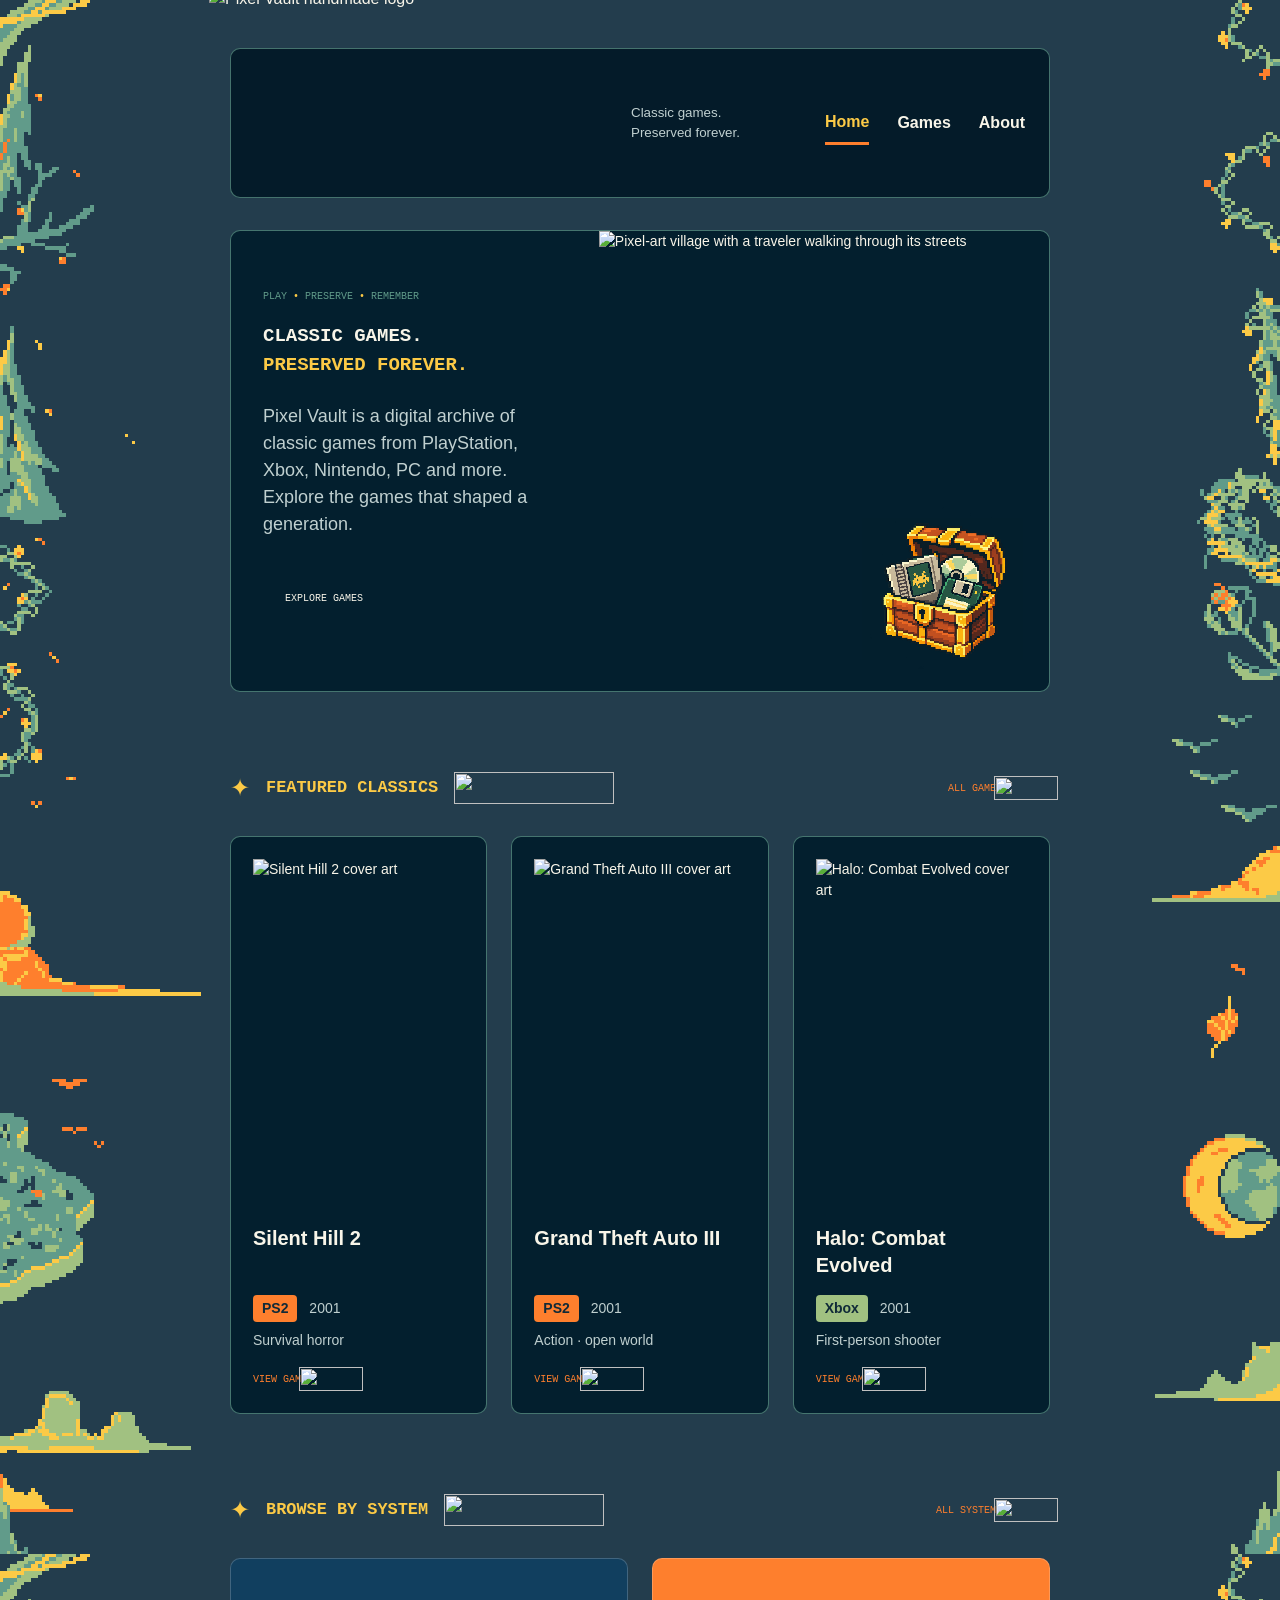
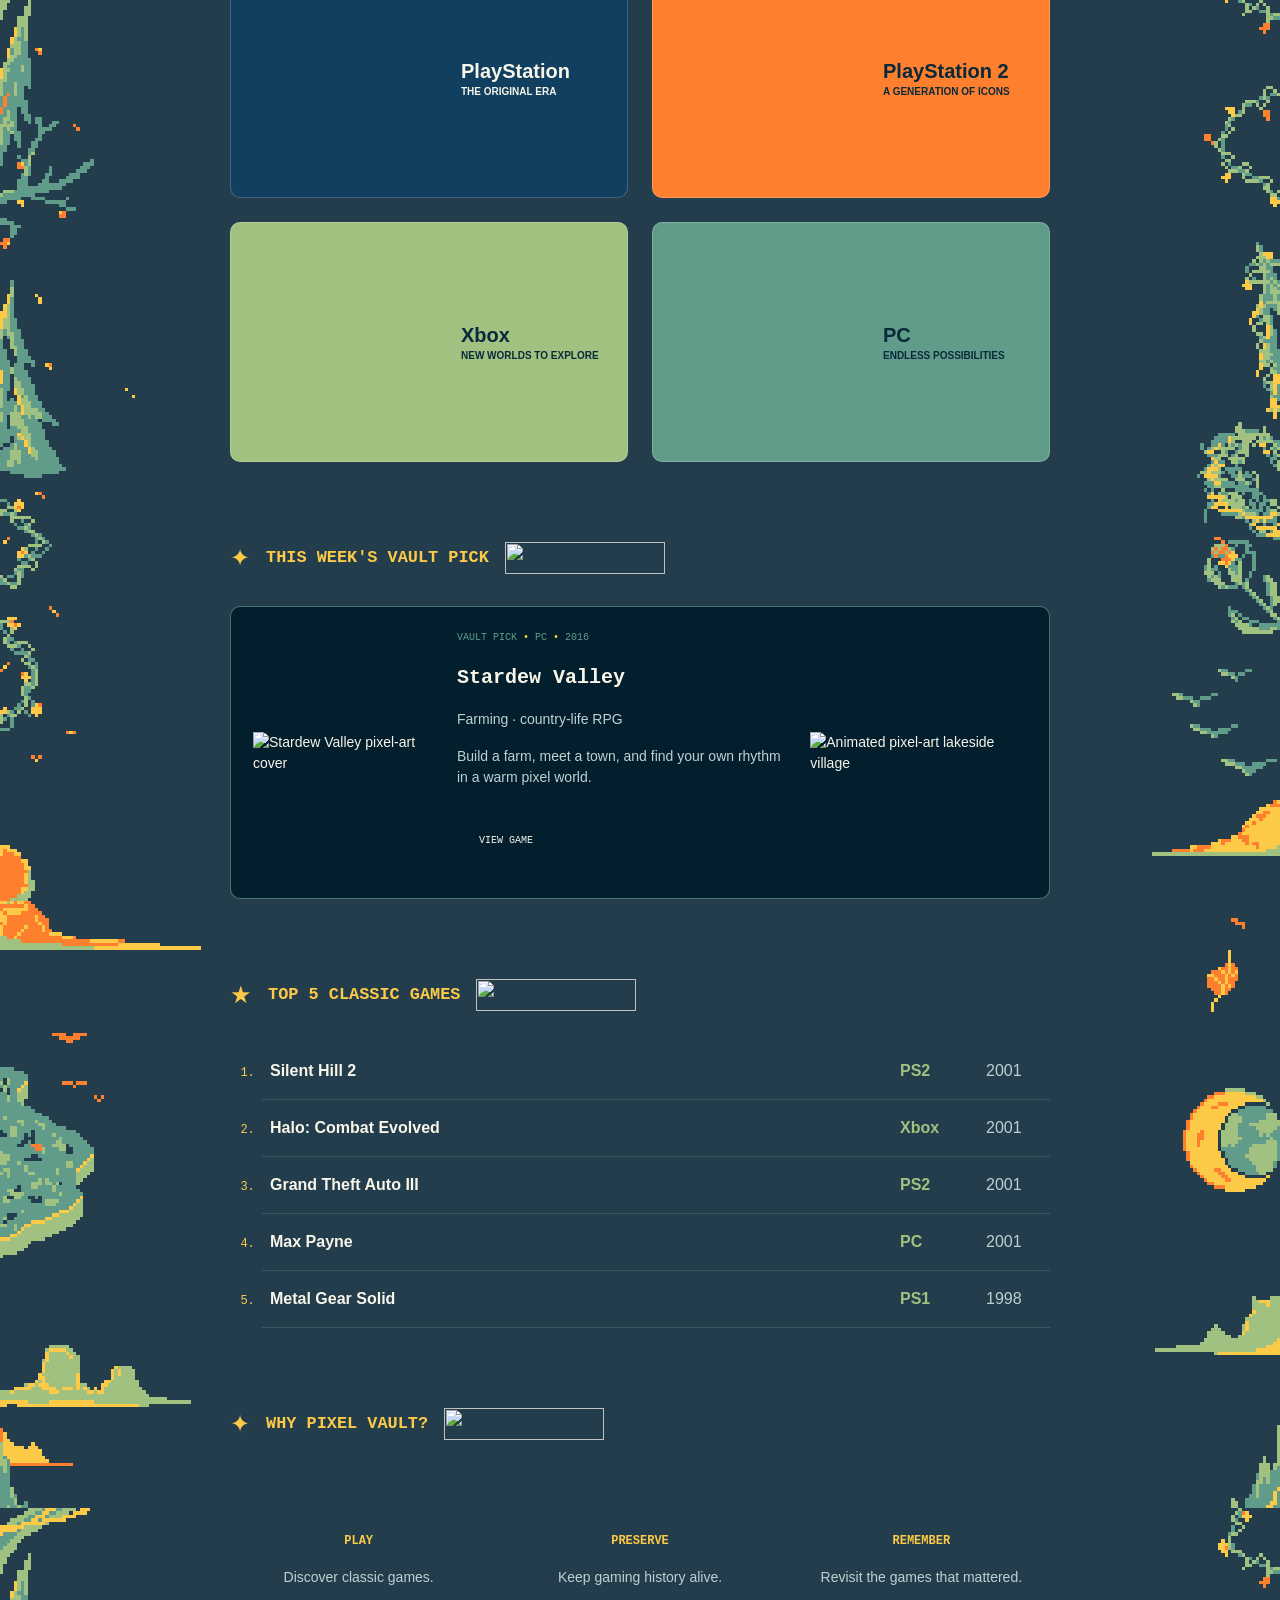
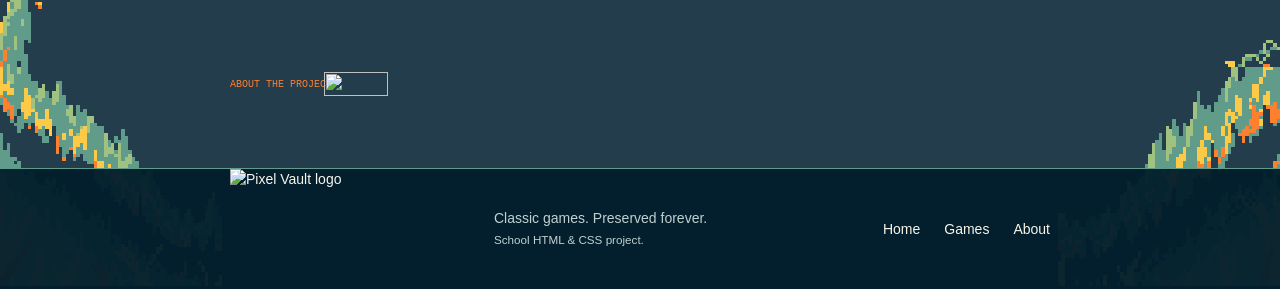
==== commit af83b1c7: "New stuff" ====
--- a/index.html
+++ b/index.html
@@ -10,8 +10,6 @@
     </head>
     <body>
         <a class="skip-link" href="#main">Skip to content</a>
-        <div class="edge-left pixel-art" aria-hidden="true"></div>
-        <div class="edge-right pixel-art" aria-hidden="true"></div>
 
         <!-- Header -->
         <header class="header container">
--- a/style.css
+++ b/style.css
@@ -19,8 +19,18 @@
 body {
     padding-top: clamp(40px, calc(100vw - 580px), 48px);
     margin: 0;
-    background: var(--blue);
+    background: url("images/BackgroundLeftTop.png") left top repeat-y,
+        url("images/BackgroundRightTop.png") right top repeat-y var(--blue);
+    background-size: min(256px, var(--edge)) auto;
     font: 14px/1.5 Arial, sans-serif;
+}
+body::after {
+    content: "";
+    inset: 0;
+    background: url("images/BackgroundLeftBottom.png") left bottom no-repeat,
+        url("images/BackgroundRightBottom.png") right bottom no-repeat;
+    background-size: inherit;
+    pointer-events: none;
 }
 body, .button, input, select, textarea { color: #f8f5e9; }
 .container {
@@ -28,23 +38,13 @@
     max-width: 1200px;
     margin: auto;
 }
-.edge-left, .edge-right {
-    inset: 0 auto 0 0;
-    width: var(--edge);
-    background: url("images/Background.png") left top / clamp(256px, calc(80vw - 536px), 512px) auto repeat-y;
-}
-.edge-right {
-    left: auto;
-    right: 0;
-    transform: scaleX(-1);
-}
 .header, main, .footer, body, .hero { position: relative; }
 img, video, audio {
     display: block;
     max-width: 100%;
     object-fit: cover;
 }
-.pixel-art { image-rendering: pixelated; }
+body, .pixel-art { image-rendering: pixelated; }
 h1, h2, h3, p, .game-card > img, .pixel-shelf article > img, .form-grid { margin: 0 0 16px; }
 h1, h2, .vault-pick h3 { font: bold 20px/1.5 var(--pixel); }
 h3 { font: bold 20px/1.35 Arial, sans-serif; }
@@ -56,7 +56,7 @@
 }
 a:hover, .active { color: var(--gold); }
 .skip-link:not(:focus) { clip-path: inset(100%); }
-.edge-left, .edge-right, .hero-badge, .skip-link:not(:focus) { position: absolute; }
+body::after, .hero-badge, .skip-link:not(:focus) { position: absolute; }
 section, .glossary, .form-grid, .vault-pick {
     display: grid;
     gap: 24px;
@@ -253,6 +253,7 @@
 .inner-page { padding-bottom: 10px; }
 /* Footer */
 .footer {
+    z-index: 1;
     border-width: 1px 0 0;
     border-color: var(--sea);
     border-radius: 0;
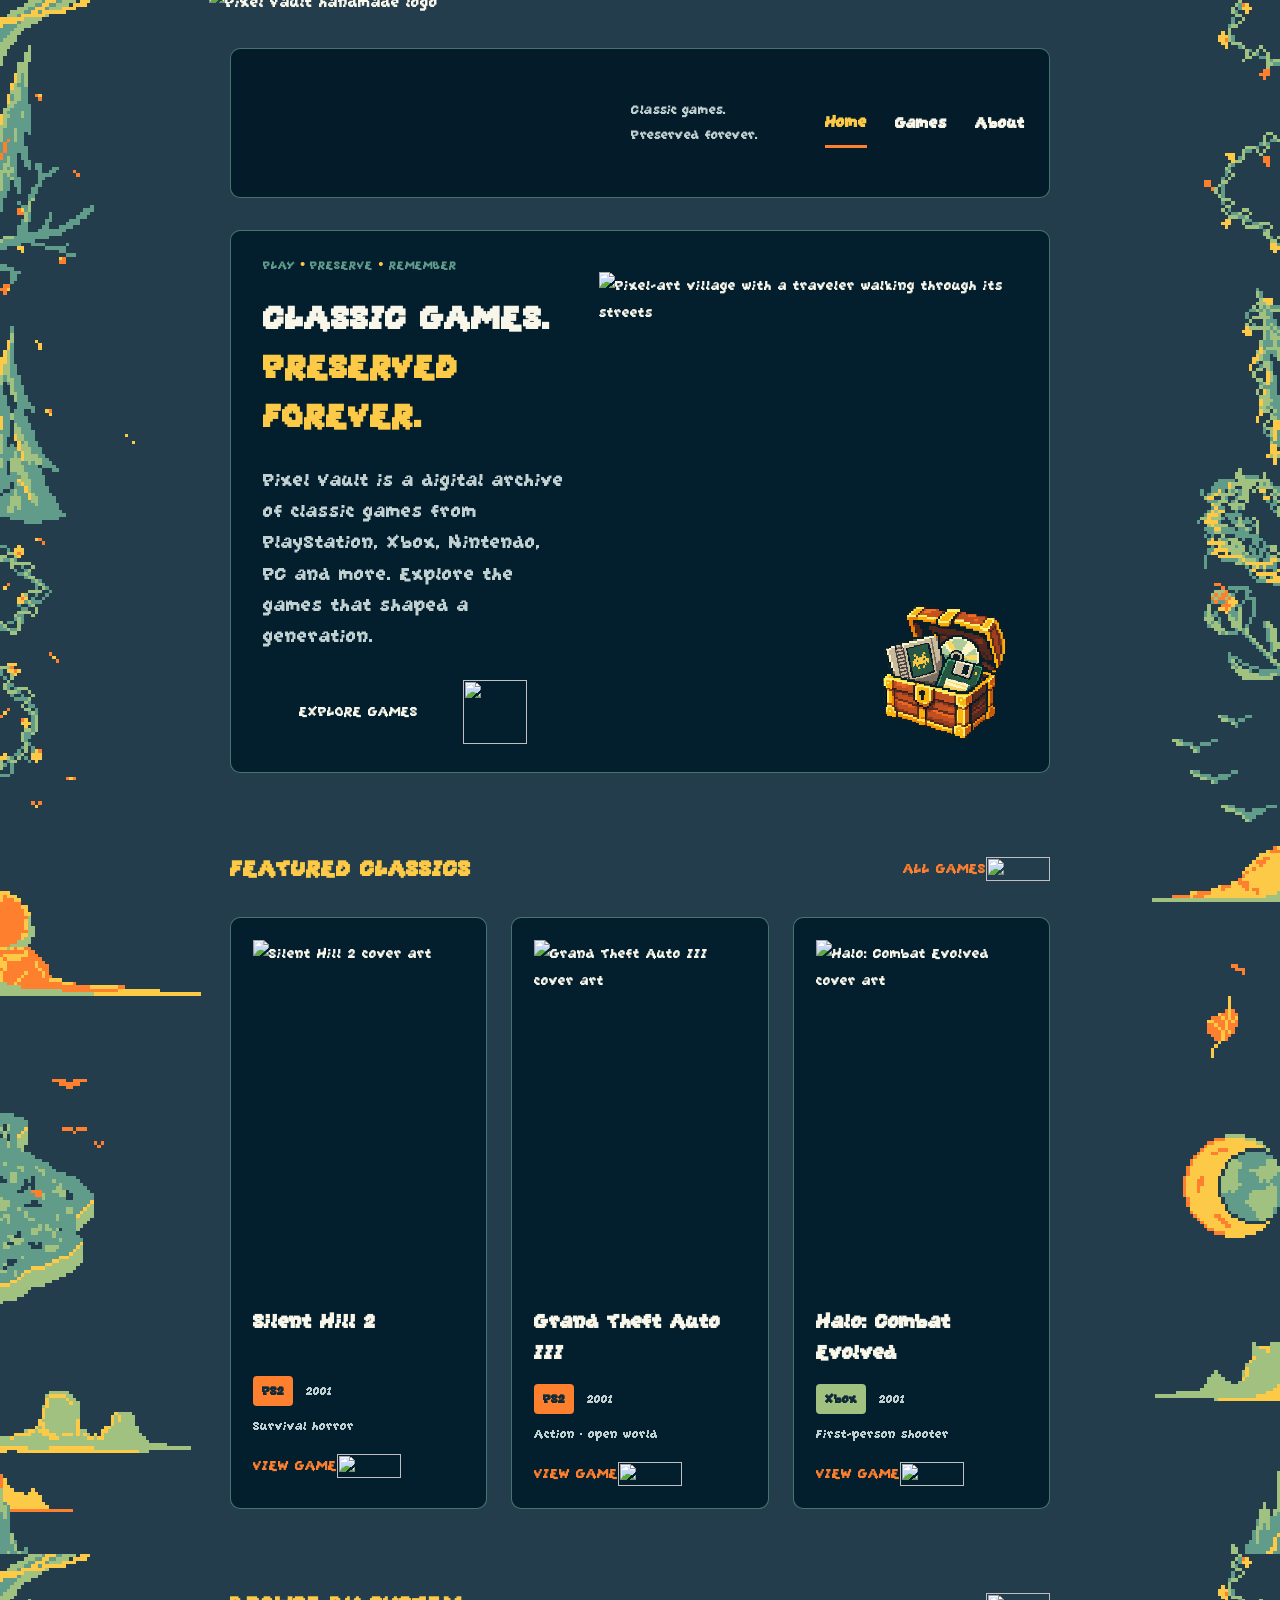
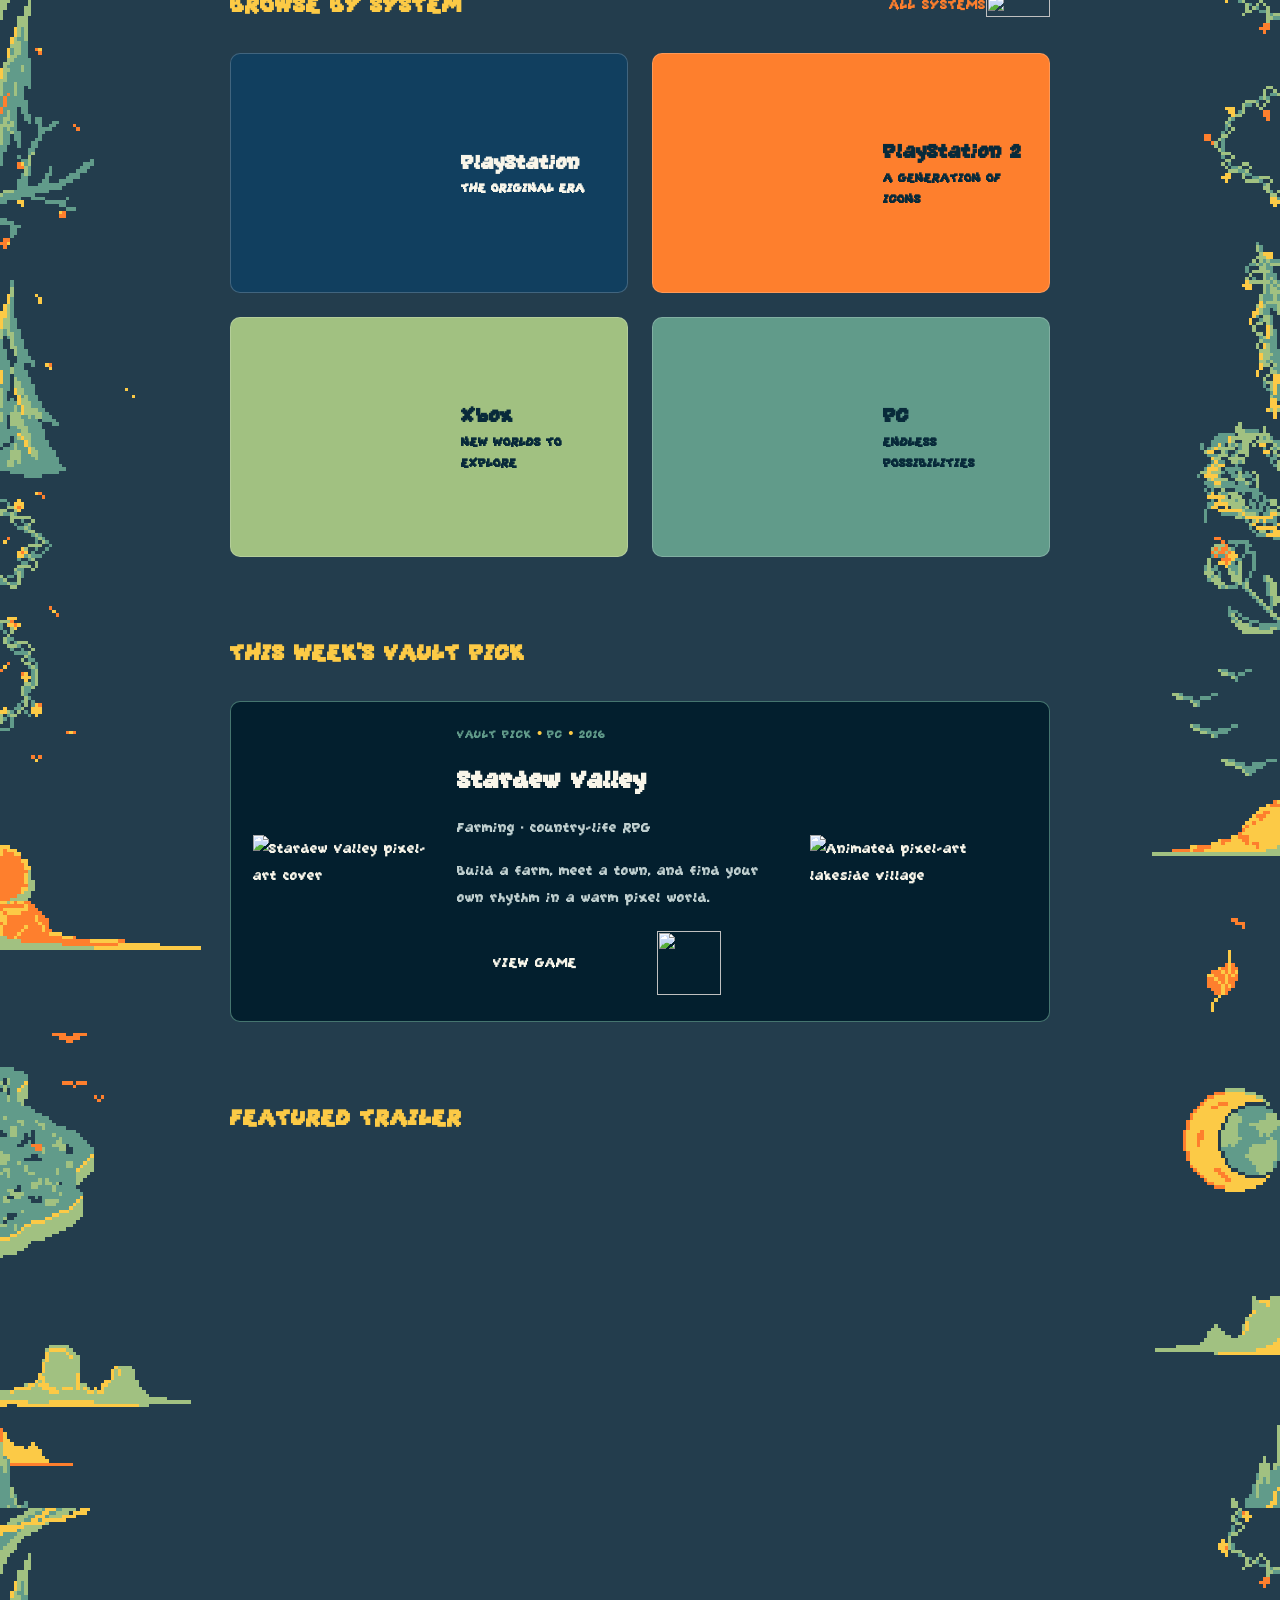
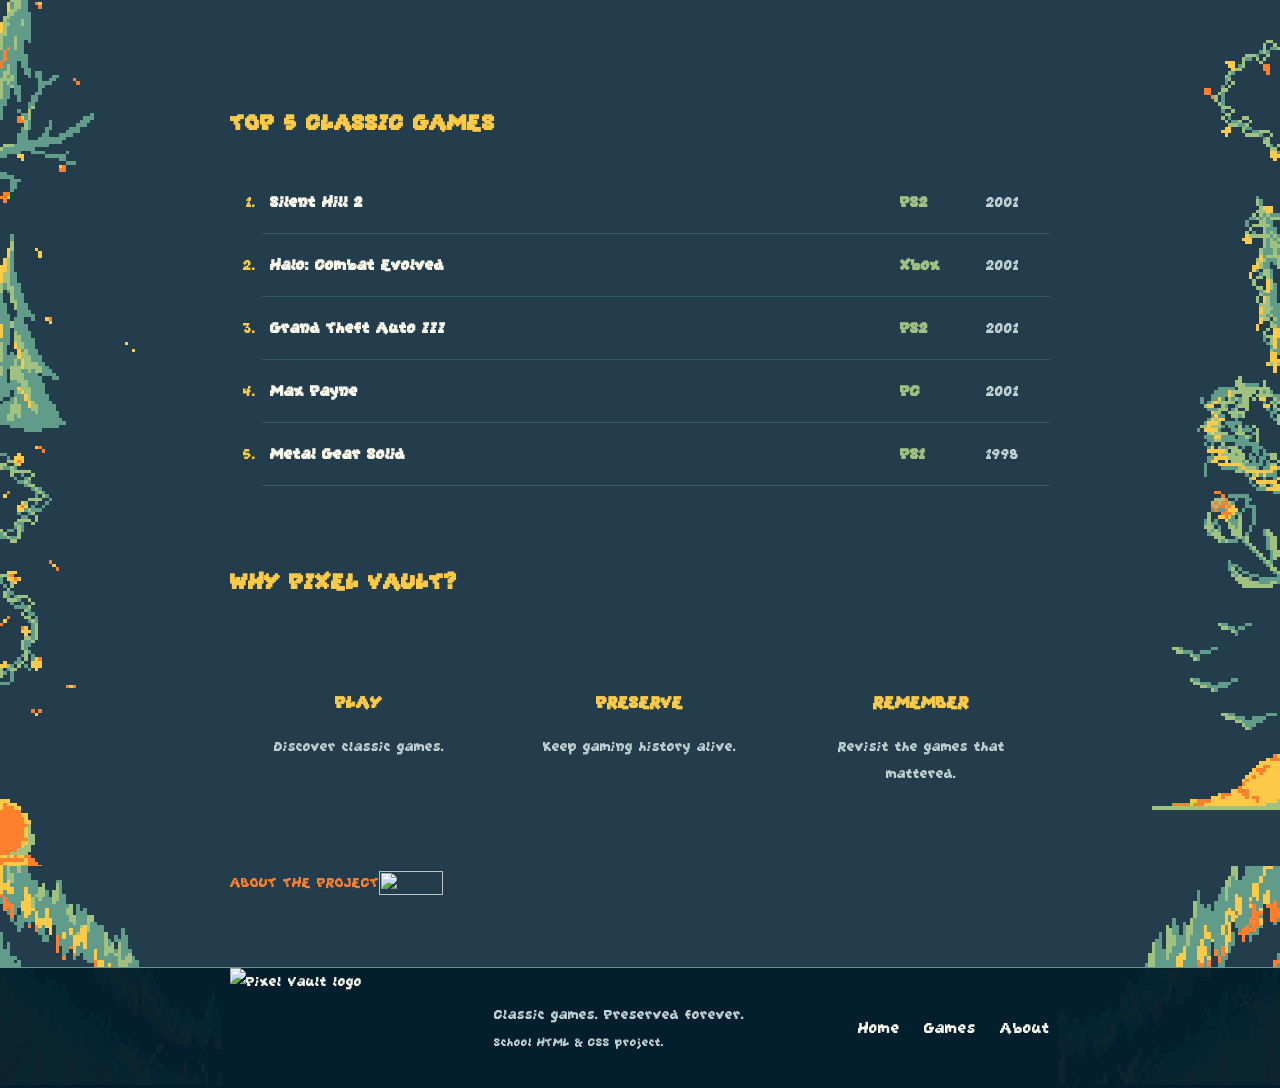
==== commit d4d8150c: "Final commit" ====
--- a/index.html
+++ b/index.html
@@ -50,9 +50,7 @@
             <!-- Featured games -->
             <section class="game-grid" aria-labelledby="featured-title">
                 <header class="section-title">
-                    <span aria-hidden="true">✦</span>
                     <h2 id="featured-title">FEATURED CLASSICS</h2>
-                    <img src="images/pixel-art/Line_1 128x64.png" width="160" height="32" alt="">
                     <a class="text-link" href="games.html#archive">ALL GAMES
                         <img src="images/pixel-art/Arrow_4_Small128x128.png" width="64" height="24" alt="">
                     </a>
@@ -92,9 +90,7 @@
             <!-- Browse by system -->
             <section class="system-grid" aria-labelledby="systems-title">
                 <header class="section-title">
-                    <span aria-hidden="true">✦</span>
                     <h2 id="systems-title">BROWSE BY SYSTEM</h2>
-                    <img src="images/pixel-art/Line_2 128x64.png" width="160" height="32" alt="">
                     <a class="text-link" href="games.html#systems">ALL SYSTEMS
                         <img src="images/pixel-art/Arrow_4_Small128x128.png" width="64" height="24" alt="">
                     </a>
@@ -128,9 +124,7 @@
             <!-- Vault pick -->
             <section aria-labelledby="pick-heading">
                 <header class="section-title">
-                    <span aria-hidden="true">✦</span>
                     <h2 id="pick-heading">THIS WEEK'S VAULT PICK</h2>
-                    <img src="images/pixel-art/Line_3 128x64.png" width="160" height="32" alt="">
                 </header>
                 <article class="vault-pick">
                     <img class="pick-cover" src="images/games/images.jpg"
@@ -141,20 +135,29 @@
                         <p>Farming · country-life RPG</p>
                         <p>Build a farm, meet a town, and find your own rhythm in a warm pixel world.</p>
                         <a class="button" href="games.html#stardew-valley">VIEW GAME
-                        <img src="images/pixel-art/Arrow_2 128x128.png" width="96" alt="">
-                    </a>
+                            <img src="images/pixel-art/Arrow_2 128x128.png" width="96" alt="">
+                        </a>
                     </div>
                     <img class="pick-scene" src="ArtWork/3.gif"
                         alt="Animated pixel-art lakeside village" loading="lazy">
                 </article>
             </section>
 
+            <!-- Featured trailer -->
+            <section class="media-player" aria-labelledby="trailer-title">
+                <header class="section-title">
+                    <h2 id="trailer-title">FEATURED TRAILER</h2>
+                </header>
+                <iframe class="container" src="https://www.youtube.com/embed/KUjLQaTQkpE"
+                    title="Featured game trailer" loading="lazy"
+                    allow="accelerometer; clipboard-write; encrypted-media; gyroscope; picture-in-picture"
+                    referrerpolicy="strict-origin-when-cross-origin" allowfullscreen></iframe>
+            </section>
+
             <!-- Top games -->
             <section aria-labelledby="top-title">
                 <header class="section-title">
-                    <span aria-hidden="true">★</span>
                     <h2 id="top-title">TOP 5 CLASSIC GAMES</h2>
-                    <img src="images/pixel-art/Line_1 128x64.png" width="160" height="32" alt="">
                 </header>
                 <ol class="top-list">
                     <li>
@@ -198,9 +201,7 @@
             <!-- About teaser -->
             <section class="why-list" aria-labelledby="why-title">
                 <header class="section-title">
-                    <span aria-hidden="true">✦</span>
                     <h2 id="why-title">WHY PIXEL VAULT?</h2>
-                    <img src="images/pixel-art/Line_2 128x64.png" width="160" height="32" alt="">
                 </header>
                 <article>
                     <h3>PLAY</h3>
@@ -215,8 +216,8 @@
                     <p>Revisit the games that mattered.</p>
                 </article>
                 <a class="text-link" href="about.html">ABOUT THE PROJECT
-                        <img src="images/pixel-art/Arrow_4_Small128x128.png" width="64" height="24" alt="">
-                    </a>
+                    <img src="images/pixel-art/Arrow_4_Small128x128.png" width="64" height="24" alt="">
+                </a>
             </section>
         </main>
 
--- a/style.css
+++ b/style.css
@@ -1,7 +1,9 @@
 /* General */
 @font-face {
-    font-family: "Press Start 2P";
-    src: url("fonts/press-start-2p.ttf");
+    font-family: "GrapeSoda";
+    src: url("fonts/GrapeSoda.ttf") format("truetype");
+    font-weight: normal;
+    font-style: normal;
 }
 :root {
     --blue: #233D4D;
@@ -9,20 +11,18 @@
     --gold: #FCCA46;
     --olive: #A1C181;
     --sea: #619B8A;
-    --pixel: "Press Start 2P", monospace;
     --edge: clamp(18px, min(calc(60vw - 180px), max(30px, calc(30vw - 162px))), 360px);
 }
-* {
-    box-sizing: border-box;
-    min-width: 0;
-}
+* { box-sizing: border-box; min-width: 0; }
 body {
     padding-top: clamp(40px, calc(100vw - 580px), 48px);
     margin: 0;
     background: url("images/BackgroundLeftTop.png") left top repeat-y,
         url("images/BackgroundRightTop.png") right top repeat-y var(--blue);
     background-size: min(256px, var(--edge)) auto;
-    font: 14px/1.5 Arial, sans-serif;
+    font-family: "GrapeSoda", sans-serif;
+    font-size: 18px;
+    line-height: 1.5;
 }
 body::after {
     content: "";
@@ -33,30 +33,33 @@
     pointer-events: none;
 }
 body, .button, input, select, textarea { color: #f8f5e9; }
+button, input, select, textarea { font: inherit; }
 .container {
     width: calc(100% - 2 * var(--edge) - 16px);
     max-width: 1200px;
     margin: auto;
 }
 .header, main, .footer, body, .hero { position: relative; }
-img, video, audio {
+img, video, audio, iframe {
     display: block;
     max-width: 100%;
     object-fit: cover;
 }
 body, .pixel-art { image-rendering: pixelated; }
 h1, h2, h3, p, .game-card > img, .pixel-shelf article > img, .form-grid { margin: 0 0 16px; }
-h1, h2, .vault-pick h3 { font: bold 20px/1.5 var(--pixel); }
-h3 { font: bold 20px/1.35 Arial, sans-serif; }
+h1 { font-size: 48px; line-height: 1.15; }
+h2 { font-size: 32px; line-height: 1.3; }
+h3 { font-size: 26px; line-height: 1.2; }
+.vault-pick h3 { font-size: 32px; line-height: 1.1; }
 p, ul, dd, td, time, .brand small { color: #c0d0d0; }
-h1 span, h2, dt, th, summary, .section-title > span, .eyebrow span, .system-index h3, .top-list li::marker { color: var(--gold); }
+h1 span, h2, dt, th, summary, .eyebrow span, .system-index h3, .top-list li::marker { color: var(--gold); }
 a {
     color: inherit;
     text-decoration: none;
 }
 a:hover, .active { color: var(--gold); }
-.skip-link:not(:focus) { clip-path: inset(100%); }
-body::after, .hero-badge, .skip-link:not(:focus) { position: absolute; }
+.skip-link:not(:focus), legend { clip-path: inset(100%); }
+body::after, .hero-badge, .skip-link:not(:focus), legend { position: absolute; }
 section, .glossary, .form-grid, .vault-pick {
     display: grid;
     gap: 24px;
@@ -69,12 +72,12 @@
     background-color: rgba(3, 31, 45, .96);
 }
 /* Header */
-header, nav, .brand, .system-card, .hero, .footer-inner, .text-link, .button {
+header, nav, .brand, .system-card, .hero, .footer-inner {
     display: flex;
     column-gap: 24px;
     row-gap: clamp(0px, calc(100vw - 620px), 24px);
 }
-header, nav, .brand, .system-card, .hero, .footer-inner, .text-link, .button, .vault-pick { align-items: center; }
+header, nav, .brand, .system-card, .hero, .footer-inner, .vault-pick { align-items: center; }
 header, nav, .hero, .footer-inner { flex-wrap: wrap; }
 .header {
     padding: 0 24px;
@@ -87,6 +90,7 @@
 }
 .brand { gap: 0; }
 nav, .section-title a { margin-left: auto; }
+nav a { font-size: 20px; }
 .header nav { column-gap: 28px; }
 .header nav a { padding: 8px 0; }
 .active { border-bottom: 3px solid var(--orange); }
@@ -96,13 +100,12 @@
     margin-top: 32px;
     overflow: hidden;
 }
-#hero-title { font-size: clamp(17px, max(1.25vw, min(5vw, 19px)), 22px); }
-#page-title { font-size: 22px; }
+#hero-title, #page-title { font-size: clamp(34px, 3.34vw, 48px); }
 .hero-text {
     flex: 1 1 335px;
     padding: 24px 32px;
 }
-.hero-text > p:last-of-type { font-size: 18px; }
+.hero-text > p:last-of-type { font-size: 24px; line-height: 1.3; }
 .hero-text > p:last-of-type, #hero-title { margin-bottom: 24px; }
 .hero-art { flex: 1.222 1 410px; }
 .hero-badge {
@@ -118,7 +121,7 @@
 .system-grid, .info-grid, .glossary, .form-grid { grid-template-columns: repeat(2, minmax(0, 1fr)); }
 .game-grid, .why-list, .system-index { grid-template-columns: repeat(3, minmax(0, 1fr)); }
 .pixel-shelf { grid-template-columns: repeat(4, minmax(0, 1fr)); }
-section > header, section > p, .top-list, .table-wrap, form, .glossary, .vault-pick, .why-list > a, .form-grid label:last-child { grid-column: 1 / -1; }
+section > header, section > p, section > iframe, .top-list, .table-wrap, form, .glossary, .vault-pick, .why-list > a, .form-grid label:last-child { grid-column: 1 / -1; }
 article, form, .glossary > div, .credits { padding: 22px; }
 .info-grid article { padding: 24px; }
 .footer p, dd, .glossary, .system-index ul, article p:last-child, .pixel-shelf h3, .hero-text > p:last-child, .section-title h2 { margin: 0; }
@@ -126,33 +129,28 @@
     gap: clamp(8px, calc(100vw - 612px), 16px);
     min-height: 48px;
 }
-.section-title h2 { font-size: clamp(13px, 1.32vw, 18px); }
-.section-title > span { font: 24px/1 Arial, sans-serif; }
-.section-title > img { max-width: clamp(0px, calc(100vw - 620px), 160px); }
-.eyebrow {
-    color: var(--sea);
-    font: 10px/1.8 var(--pixel);
-}
+.section-title h2 { font-size: clamp(24px, 2.3vw, 32px); }
+.eyebrow { color: var(--sea); font-size: 15px; line-height: 1.5; }
 .text-link, .button {
-    gap: 0;
-    font: clamp(9px, calc(100vw - 611px), 10px)/1.3 var(--pixel);
+    display: flex; align-items: center;
+    gap: 8px;
+    font-size: 18px; line-height: 1;
     white-space: nowrap;
 }
-.text-link { color: var(--orange); }
-.text-link img { margin: 0 -8px; }
+.text-link { color: var(--orange); gap: 0; }
 .button {
-    justify-content: space-between;
-    width: min(300px, 100%);
-    height: clamp(62px, calc(100vw - 558px), 72px);
-    padding: 0 12px 0 22px;
+    justify-content: space-between; width: min(300px, 100%);
+    min-height: 72px; padding: 0 36px;
     border: 0;
     background: url("images/pixel-art/Box_1_Narrow 256x128.png") center / 100% auto no-repeat;
 }
+.button img { width: 64px; height: 64px; flex-shrink: 0; object-fit: contain; }
 .vault-pick .button { background-image: url("images/pixel-art/Box_2_Narrow 256x128.png"); }
 .game-card > img, .pixel-shelf article > img { object-fit: contain; }
 .game-card > img { image-rendering: auto; }
 .game-card h3 { min-height: 54px; }
-.info-grid, .glossary, form, .top-list, .system-index, .header { font-size: 16px; }
+.game-card p { font-size: 16px; }
+.info-grid, .glossary, form, .top-list, .system-index, .header { font-size: 20px; }
 .game-card p:first-of-type, dt { margin-bottom: 8px; }
 .game-card span {
     display: inline-block;
@@ -187,14 +185,13 @@
 .game-card .olive, .system-card.olive { background-color: var(--olive); }
 .game-card .sea, .system-card.sea { background-color: var(--sea); }
 .system-card.orange, .system-card.olive, .system-card.sea { color: #082a3a; }
-.system-card h3, .system-card p {
-    margin: 0;
-    color: inherit;
-}
-.system-card p { font: bold 10px/1.3 Arial, sans-serif; }
+.system-card h3, .system-card p { margin: 0; color: inherit; }
+.system-card h3 { font-size: clamp(22px, 2vw, 26px); }
+.system-card p { font-size: 16px; line-height: 1.3; font-weight: bold; }
 .vault-pick { grid-template-columns: 180px minmax(0, 1fr) 28%; }
 .pick-cover { width: clamp(180px, calc(800px - 100vw), 200px); }
 .pick-scene, video, audio { width: 100%; }
+.media-player iframe { width: 100%; max-width: 900px; height: auto; aspect-ratio: 16 / 9; border: 0; }
 .why-list article, .pixel-shelf article { text-align: center; }
 .why-list article {
     padding: 60px 22px;
@@ -202,11 +199,8 @@
     background: url("images/pixel-art/Box_1 256x128.png") center / contain no-repeat;
 }
 .why-list article:nth-of-type(2) { background-image: url("images/pixel-art/Box_2 256x128.png"); }
-.why-list h3, .info-grid h3 {
-    color: var(--gold);
-    font: bold 12px/1.6 var(--pixel);
-}
-.pixel-shelf h3 { font-size: 15px; }
+.why-list h3, .info-grid h3 { color: var(--gold); font-size: 22px; line-height: 1.2; }
+.pixel-shelf h3 { font-size: 24px; }
 section > p { margin: -3px 0 -2px; }
 /* Lists, table and form */
 .top-list {
@@ -222,9 +216,9 @@
     grid-template-columns: minmax(0, 1fr) clamp(42px, calc(100vw - 578px), 70px)
         clamp(40px, calc(100vw - 580px), 64px);
     gap: clamp(8px, calc(100vw - 612px), 16px);
-    font-size: clamp(13px, calc(100vw - 607px), 16px);
-}
-.top-list li::marker { font: 12px var(--pixel); }
+    font-size: clamp(16px, calc(100vw - 604px), 20px);
+}
+.top-list li::marker { font-size: 20px; }
 .top-list span, label, .credits a, .jump-links { color: var(--olive); }
 .jump-links {
     gap: 12px;
@@ -241,12 +235,12 @@
 }
 .jump-links a, th, td { padding: 12px 15px; }
 video, audio { margin: 16px 0; }
+fieldset { border: 0; padding: 0; }
 input, select, textarea {
     width: 100%;
     margin-top: 7px;
     padding: 10px 12px;
     background: #112f3d;
-    font: 16px/1.5 Arial, sans-serif;
 }
 form > p { margin: 0 0 12px; }
 .credits a { text-decoration: underline; }
@@ -282,6 +276,7 @@
         padding: 200px 24px 52px;
         background-position: 24px 12px, right -6px bottom -34px, 30px 28px;
     }
+    .system-card h3 { font-size: 24px; }
     section:not(.hero), .glossary, .form-grid, .vault-pick { grid-template-columns: repeat(auto-fit, minmax(min(100%, 240px), 1fr)); }
     .why-list article:last-of-type {
         grid-column: 1 / -1;
@@ -295,6 +290,10 @@
         width: clamp(240px, calc(860px - 100vw), 280px);
     }
 }
+@media (max-width: 390px) {
+    .button { padding: 0 32px; gap: 6px; font-size: 16px; }
+    .button img { width: 44px; height: 44px; }
+}
 @media (min-width: 1400px) {
     .hero-badge { width: 224px; }
 }
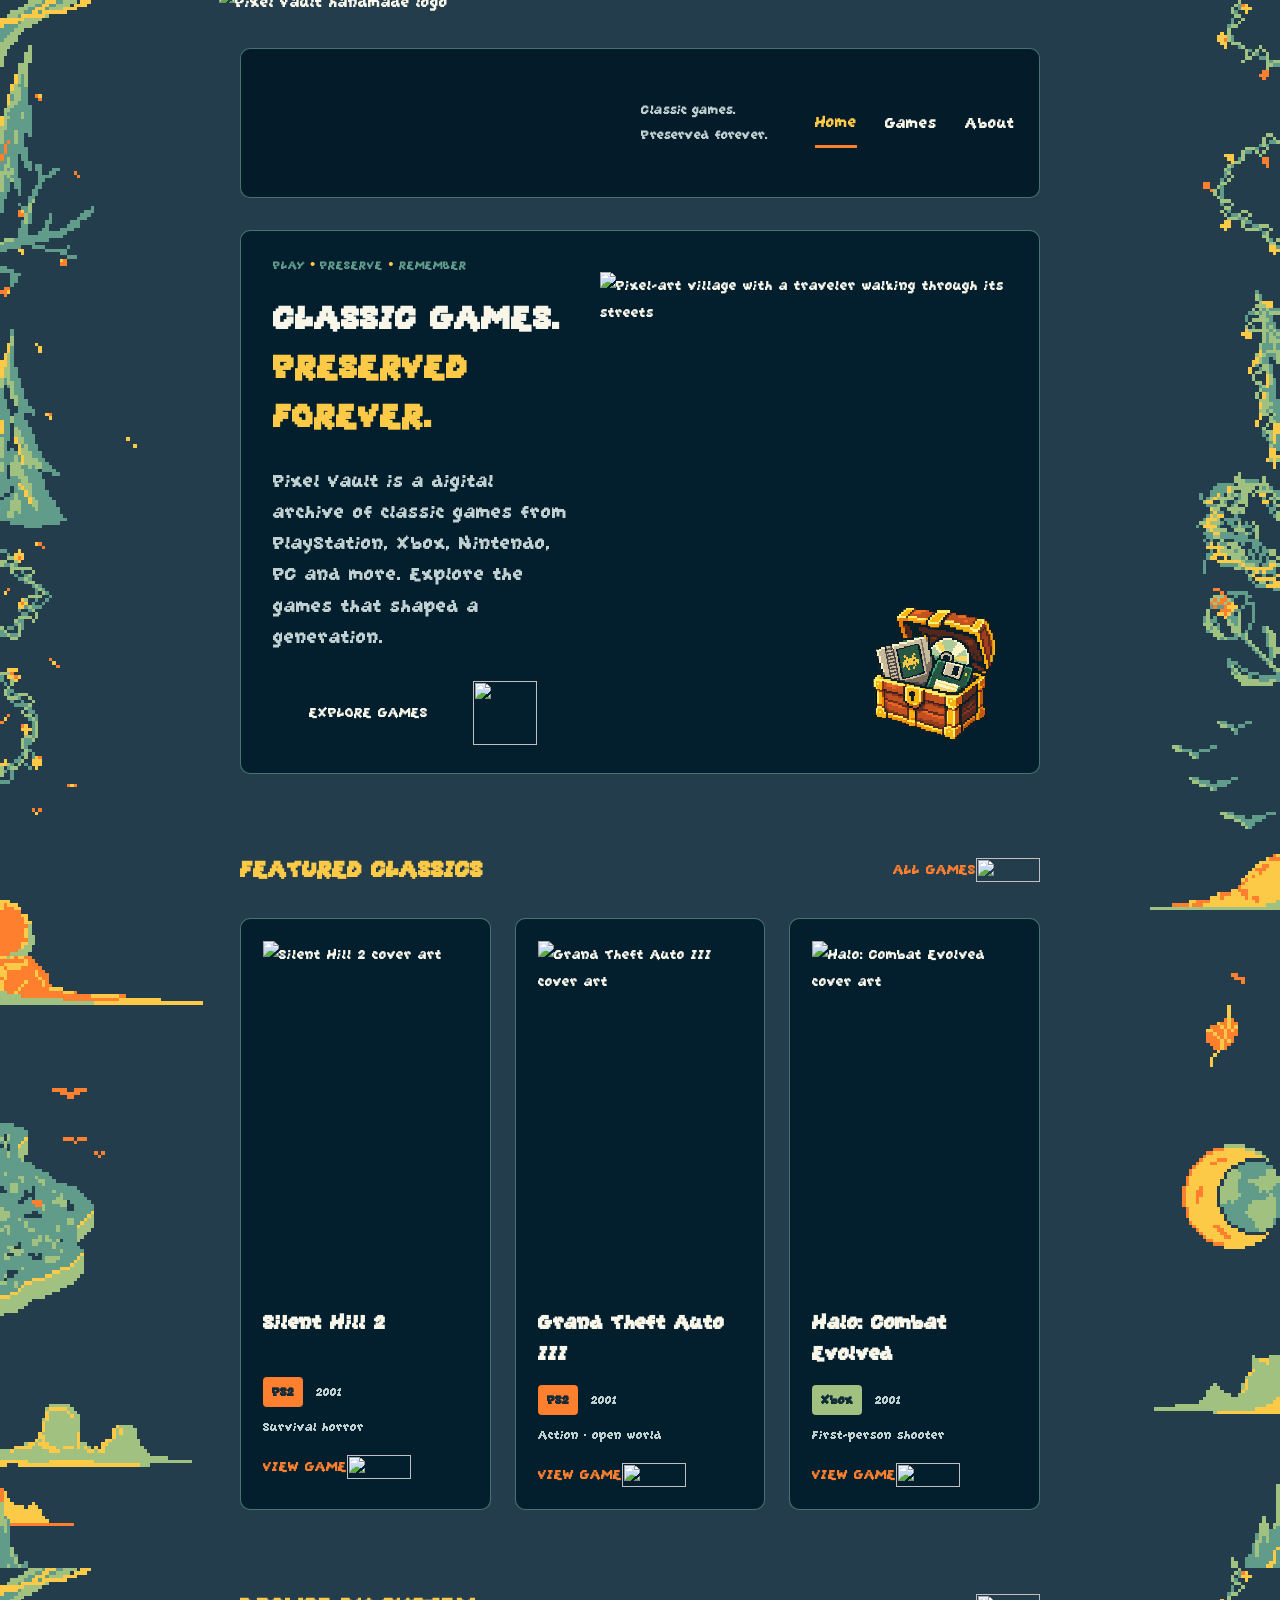
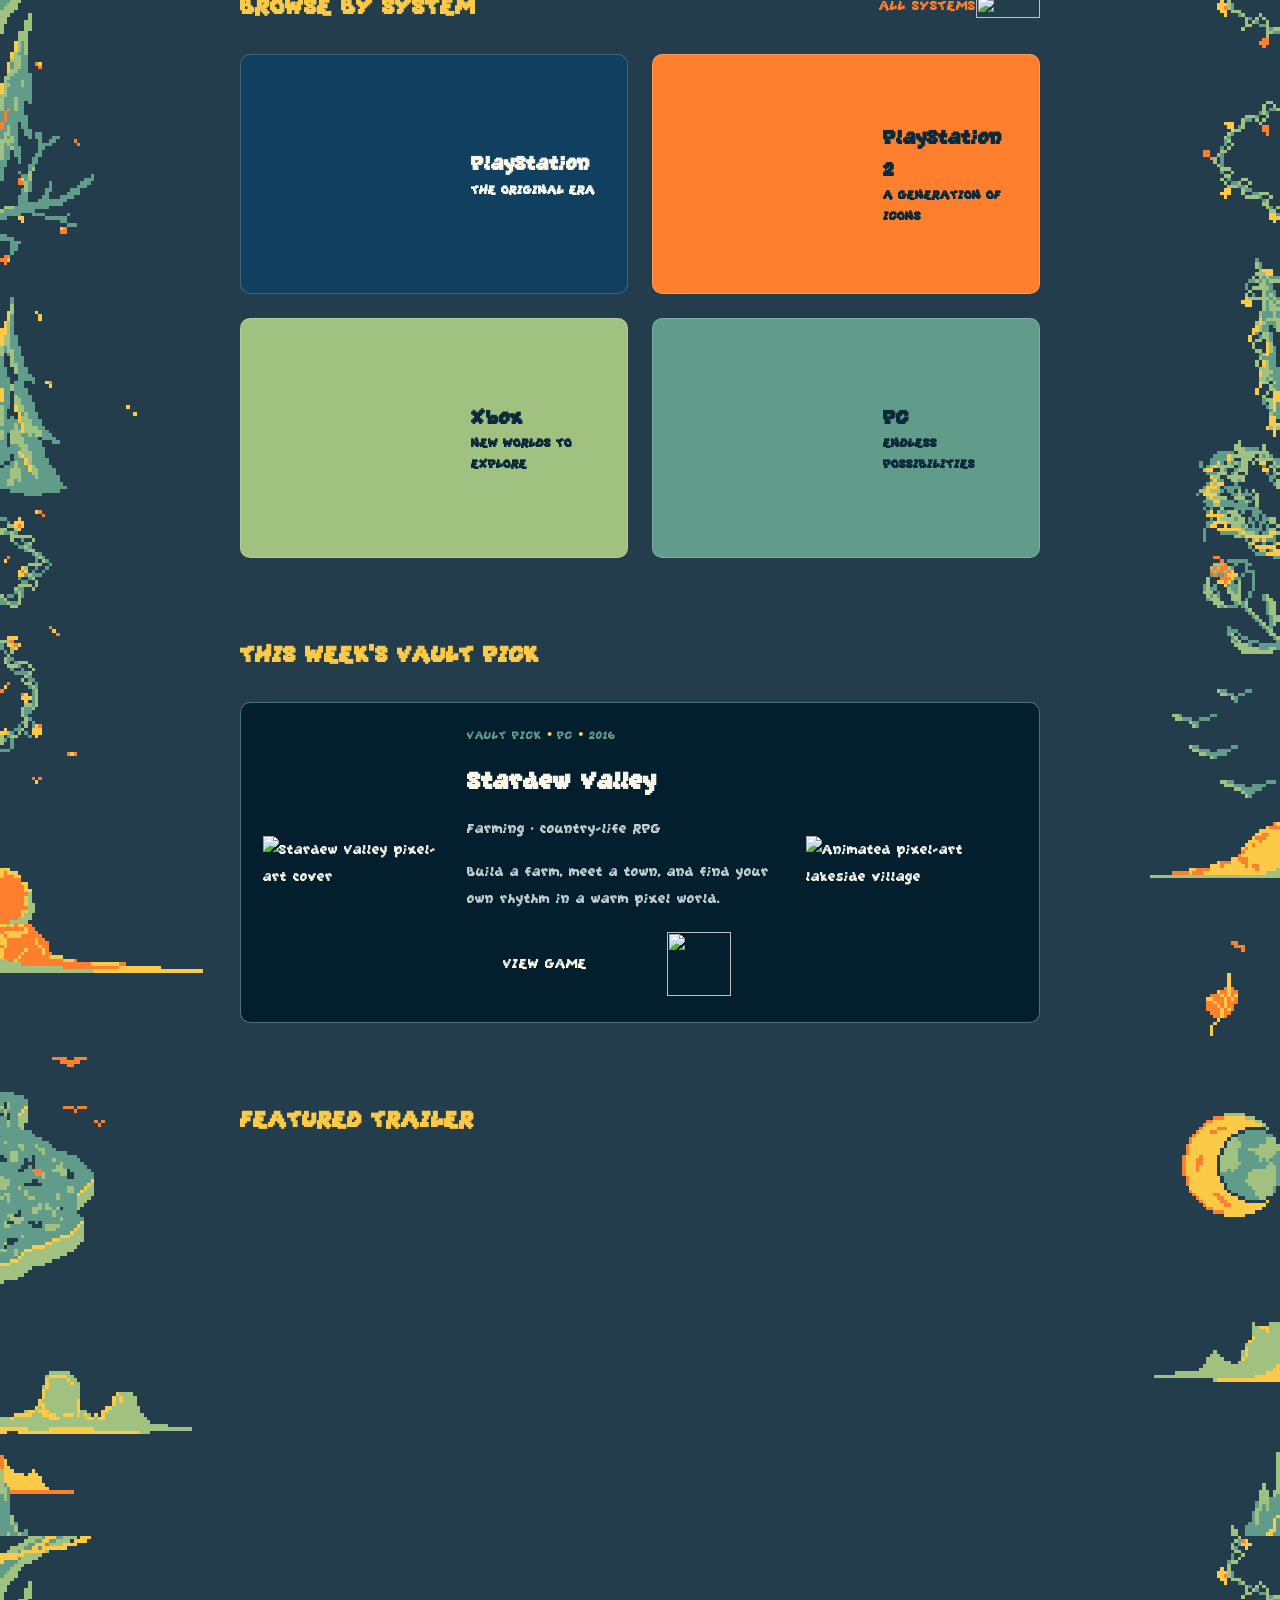
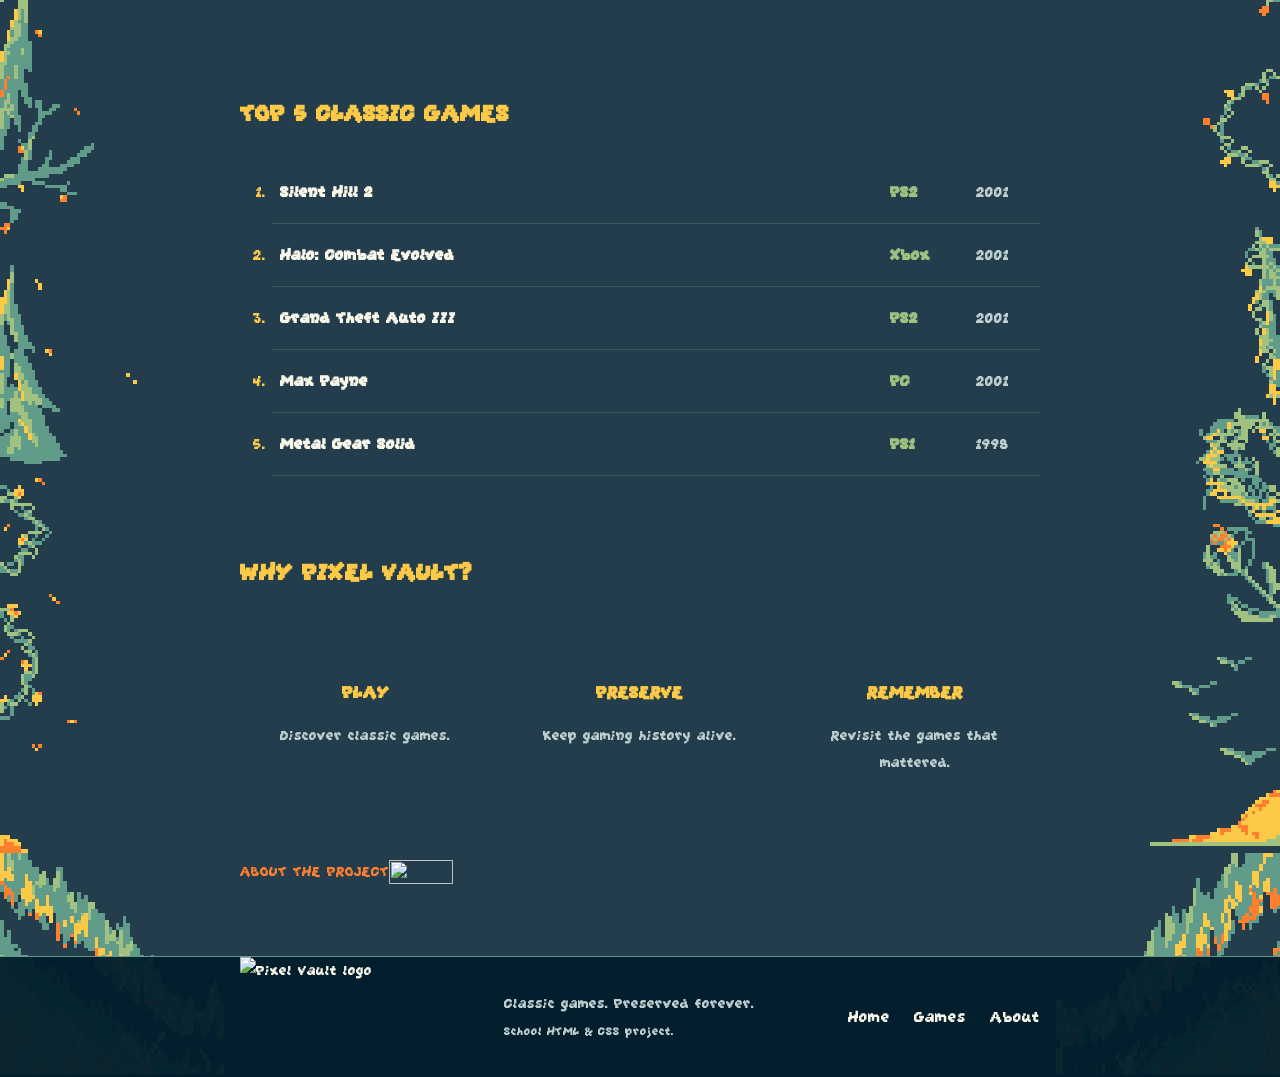
==== commit 9bf66217: "Shorter css" ====
--- a/index.html
+++ b/index.html
@@ -2,14 +2,12 @@
 <html lang="en">
     <head>
         <meta charset="UTF-8">
-        <meta name="viewport" content="width=device-width, initial-scale=1.0">
         <meta name="description" content="Explore classic games at Pixel Vault, a student-made archive.">
         <title>Pixel Vault — Classic games. Preserved forever.</title>
         <link rel="icon" href="images/pixel-art/Logo_PixelVault.png">
         <link rel="stylesheet" href="style.css">
     </head>
     <body>
-        <a class="skip-link" href="#main">Skip to content</a>
 
         <!-- Header -->
         <header class="header container">
@@ -19,9 +17,9 @@
                 <small>Classic games.<br>Preserved forever.</small>
             </a>
             <nav aria-label="Main navigation">
-                <a class="active" href="index.html" aria-current="page"><b>Home</b></a>
-                <a href="games.html"><b>Games</b></a>
-                <a href="about.html"><b>About</b></a>
+                <a class="active" href="index.html" aria-current="page">Home</a>
+                <a href="games.html">Games</a>
+                <a href="about.html">About</a>
             </nav>
         </header>
 
--- a/style.css
+++ b/style.css
@@ -1,4 +1,4 @@
-/* General */
+
 @font-face {
     font-family: "GrapeSoda";
     src: url("fonts/GrapeSoda.ttf") format("truetype");
@@ -11,15 +11,15 @@
     --gold: #FCCA46;
     --olive: #A1C181;
     --sea: #619B8A;
-    --edge: clamp(18px, min(calc(60vw - 180px), max(30px, calc(30vw - 162px))), 360px);
 }
 * { box-sizing: border-box; min-width: 0; }
 body {
-    padding-top: clamp(40px, calc(100vw - 580px), 48px);
+    min-width: 1200px;
+    padding-top: 48px;
     margin: 0;
     background: url("images/BackgroundLeftTop.png") left top repeat-y,
         url("images/BackgroundRightTop.png") right top repeat-y var(--blue);
-    background-size: min(256px, var(--edge)) auto;
+    background-size: 224px auto;
     font-family: "GrapeSoda", sans-serif;
     font-size: 18px;
     line-height: 1.5;
@@ -35,8 +35,7 @@
 body, .button, input, select, textarea { color: #f8f5e9; }
 button, input, select, textarea { font: inherit; }
 .container {
-    width: calc(100% - 2 * var(--edge) - 16px);
-    max-width: 1200px;
+    width: 800px;
     margin: auto;
 }
 .header, main, .footer, body, .hero { position: relative; }
@@ -65,20 +64,18 @@
     gap: 24px;
 }
 .credits, .footer { margin-top: 72px; }
-main > section { margin-top: clamp(64px, calc(100vw - 556px), 72px); }
+main > section { margin-top: 72px; }
 .header, .hero, article, form, .glossary > div, .credits, .table-wrap, .jump-links a, .system-card, .footer, input, select, textarea {
     border: 1px solid rgba(97, 155, 138, .7);
     border-radius: 10px;
     background-color: rgba(3, 31, 45, .96);
 }
-/* Header */
 header, nav, .brand, .system-card, .hero, .footer-inner {
     display: flex;
     column-gap: 24px;
-    row-gap: clamp(0px, calc(100vw - 620px), 24px);
+    row-gap: 24px;
 }
 header, nav, .brand, .system-card, .hero, .footer-inner, .vault-pick { align-items: center; }
-header, nav, .hero, .footer-inner { flex-wrap: wrap; }
 .header {
     padding: 0 24px;
     background: rgba(4, 27, 40, .96);
@@ -94,13 +91,13 @@
 .header nav { column-gap: 28px; }
 .header nav a { padding: 8px 0; }
 .active { border-bottom: 3px solid var(--orange); }
-/* Hero */
+
 .hero {
     gap: 0;
     margin-top: 32px;
     overflow: hidden;
 }
-#hero-title, #page-title { font-size: clamp(34px, 3.34vw, 48px); }
+#hero-title, #page-title { font-size: 43px; }
 .hero-text {
     flex: 1 1 335px;
     padding: 24px 32px;
@@ -110,14 +107,14 @@
 .hero-art { flex: 1.222 1 410px; }
 .hero-badge {
     inset: auto 10px 6px auto;
-    width: clamp(160px, calc(100vw - 460px), 192px);
+    width: 192px;
     height: auto;
     padding: 8px 18px 16px 6px;
     background: url("images/pixel-art/Box_3 128x128.png") center / 100% 100% no-repeat,
         linear-gradient(#031f2d, #031f2d) center / 84% 74% no-repeat;
 }
 .collection-art { margin: 24px 32px 24px 0; }
-/* Sections and cards */
+
 .system-grid, .info-grid, .glossary, .form-grid { grid-template-columns: repeat(2, minmax(0, 1fr)); }
 .game-grid, .why-list, .system-index { grid-template-columns: repeat(3, minmax(0, 1fr)); }
 .pixel-shelf { grid-template-columns: repeat(4, minmax(0, 1fr)); }
@@ -126,10 +123,10 @@
 .info-grid article { padding: 24px; }
 .footer p, dd, .glossary, .system-index ul, article p:last-child, .pixel-shelf h3, .hero-text > p:last-child, .section-title h2 { margin: 0; }
 .section-title {
-    gap: clamp(8px, calc(100vw - 612px), 16px);
+    gap: 16px;
     min-height: 48px;
 }
-.section-title h2 { font-size: clamp(24px, 2.3vw, 32px); }
+.section-title h2 { font-size: 30px; }
 .eyebrow { color: var(--sea); font-size: 15px; line-height: 1.5; }
 .text-link, .button {
     display: flex; align-items: center;
@@ -139,7 +136,8 @@
 }
 .text-link { color: var(--orange); gap: 0; }
 .button {
-    justify-content: space-between; width: min(300px, 100%);
+    justify-content: space-between;
+    width: 300px;
     min-height: 72px; padding: 0 36px;
     border: 0;
     background: url("images/pixel-art/Box_1_Narrow 256x128.png") center / 100% auto no-repeat;
@@ -186,12 +184,16 @@
 .game-card .sea, .system-card.sea { background-color: var(--sea); }
 .system-card.orange, .system-card.olive, .system-card.sea { color: #082a3a; }
 .system-card h3, .system-card p { margin: 0; color: inherit; }
-.system-card h3 { font-size: clamp(22px, 2vw, 26px); }
+.system-card h3 { font-size: 26px; }
 .system-card p { font-size: 16px; line-height: 1.3; font-weight: bold; }
 .vault-pick { grid-template-columns: 180px minmax(0, 1fr) 28%; }
-.pick-cover { width: clamp(180px, calc(800px - 100vw), 200px); }
+.pick-cover { width: 180px; }
 .pick-scene, video, audio { width: 100%; }
-.media-player iframe { width: 100%; max-width: 900px; height: auto; aspect-ratio: 16 / 9; border: 0; }
+.media-player iframe {
+    width: 800px;
+    height: 450px;
+    border: 0;
+}
 .why-list article, .pixel-shelf article { text-align: center; }
 .why-list article {
     padding: 60px 22px;
@@ -202,7 +204,7 @@
 .why-list h3, .info-grid h3 { color: var(--gold); font-size: 22px; line-height: 1.2; }
 .pixel-shelf h3 { font-size: 24px; }
 section > p { margin: -3px 0 -2px; }
-/* Lists, table and form */
+
 .top-list {
     margin: 0;
     padding-left: 32px;
@@ -213,10 +215,9 @@
 }
 .top-list a {
     display: grid;
-    grid-template-columns: minmax(0, 1fr) clamp(42px, calc(100vw - 578px), 70px)
-        clamp(40px, calc(100vw - 580px), 64px);
-    gap: clamp(8px, calc(100vw - 612px), 16px);
-    font-size: clamp(16px, calc(100vw - 604px), 20px);
+    grid-template-columns: 1fr 70px 64px;
+    gap: 16px;
+    font-size: 20px;
 }
 .top-list li::marker { font-size: 20px; }
 .top-list span, label, .credits a, .jump-links { color: var(--olive); }
@@ -226,10 +227,8 @@
 }
 .system-index ul, .info-grid ul { padding-left: 22px; }
 .system-index li { margin-top: 5px; }
-.table-wrap { overflow-x: auto; }
 table {
     width: 100%;
-    min-width: 680px;
     border-collapse: collapse;
     text-align: left;
 }
@@ -245,55 +244,10 @@
 form > p { margin: 0 0 12px; }
 .credits a { text-decoration: underline; }
 .inner-page { padding-bottom: 10px; }
-/* Footer */
+
 .footer {
     z-index: 1;
     border-width: 1px 0 0;
     border-color: var(--sea);
     border-radius: 0;
-}
-/* Responsive */
-@media (max-width: 1100px) {
-    .header, .footer-inner {
-        justify-content: center;
-        text-align: center;
-    }
-    .header { padding: 0 12px 16px; }
-    .header nav, .pick-cover { margin: auto; }
-    .container { width: calc(100% - 2 * var(--edge) - 8px); }
-    .brand small { display: none; }
-    .brand img {
-        width: clamp(268px, 53.5vw, 380px);
-        margin: -28px auto;
-    }
-    .hero-text { padding: 27px; }
-    .game-card > img { height: clamp(330px, calc(100vw - 290px), 350px); }
-    .hero-art {
-        height: clamp(270px, 40vw, 360px);
-        object-position: 75% center;
-    }
-    .system-card {
-        padding: 200px 24px 52px;
-        background-position: 24px 12px, right -6px bottom -34px, 30px 28px;
-    }
-    .system-card h3 { font-size: 24px; }
-    section:not(.hero), .glossary, .form-grid, .vault-pick { grid-template-columns: repeat(auto-fit, minmax(min(100%, 240px), 1fr)); }
-    .why-list article:last-of-type {
-        grid-column: 1 / -1;
-        width: 100%;
-        max-width: 360px;
-        justify-self: center;
-    }
-    .pick-scene { grid-column: 1 / -1; }
-    .collection-art {
-        margin: 24px auto;
-        width: clamp(240px, calc(860px - 100vw), 280px);
-    }
-}
-@media (max-width: 390px) {
-    .button { padding: 0 32px; gap: 6px; font-size: 16px; }
-    .button img { width: 44px; height: 44px; }
-}
-@media (min-width: 1400px) {
-    .hero-badge { width: 224px; }
-}
+}
